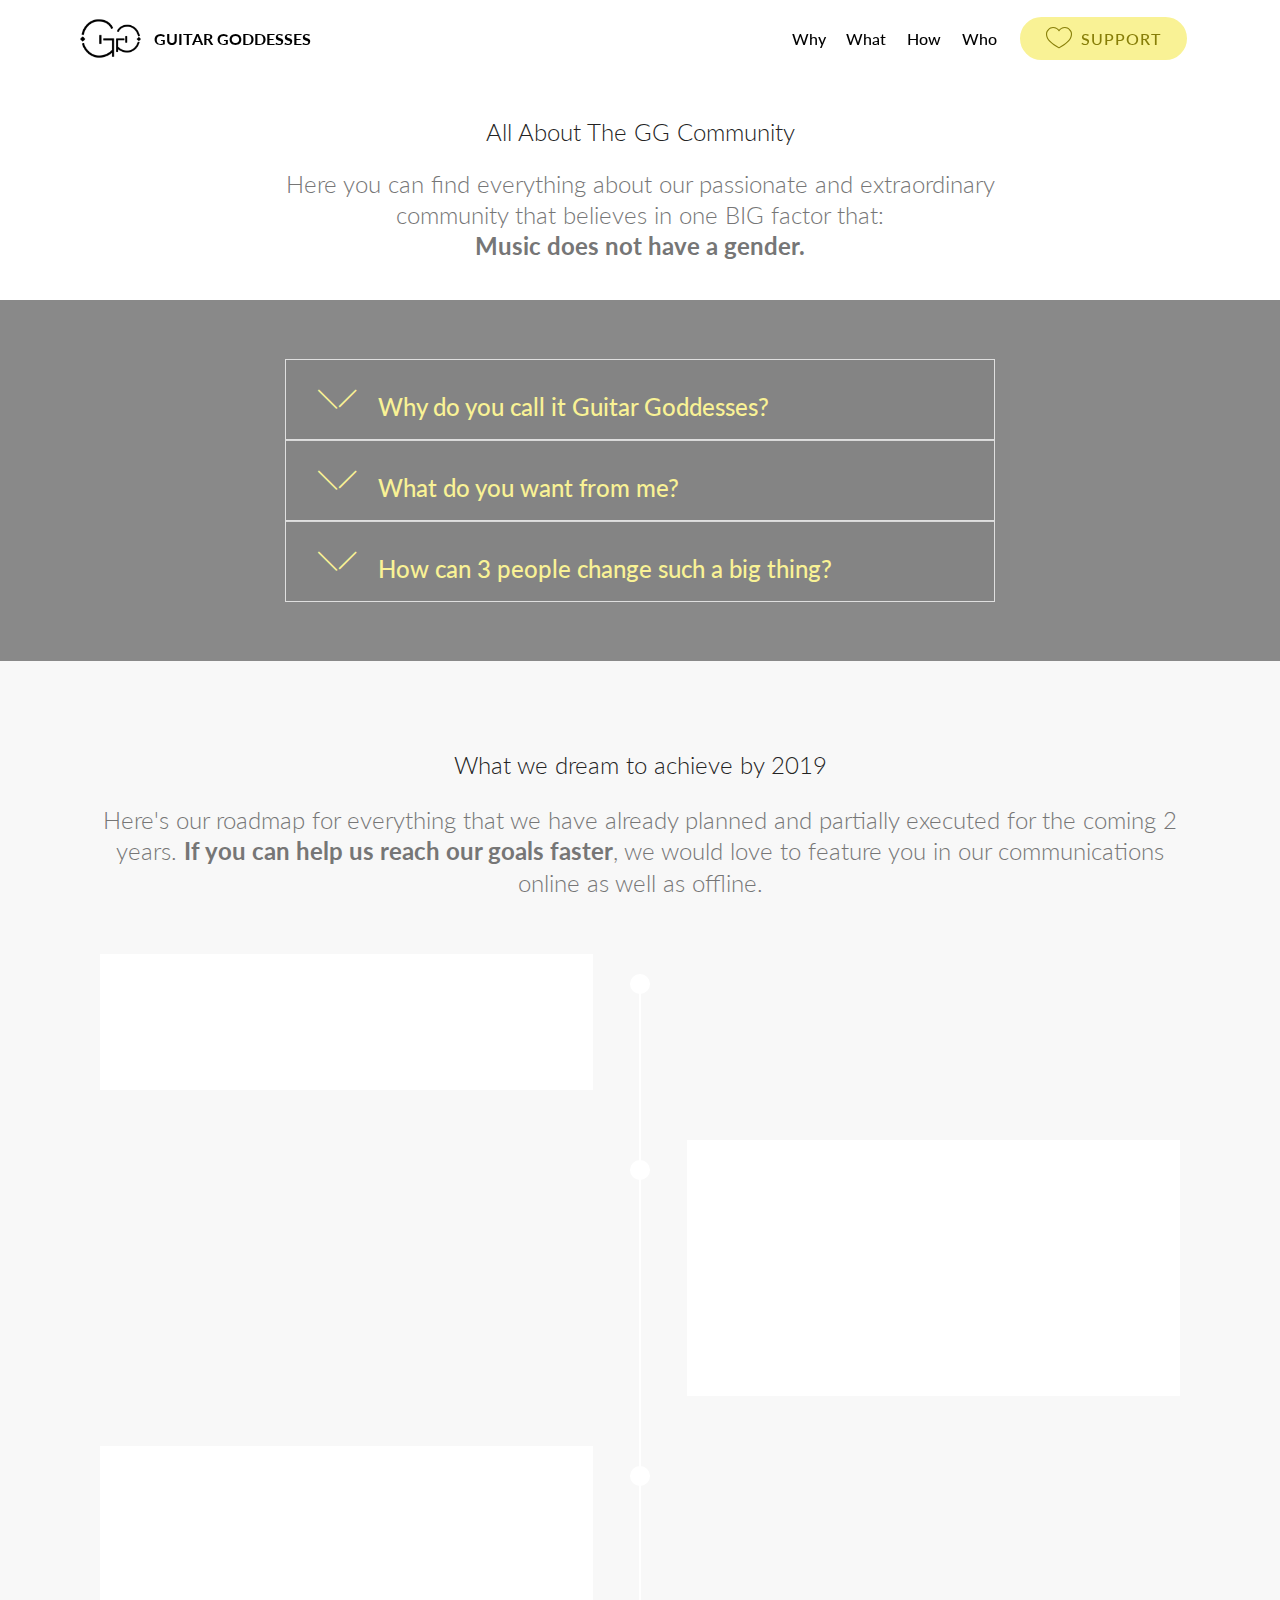
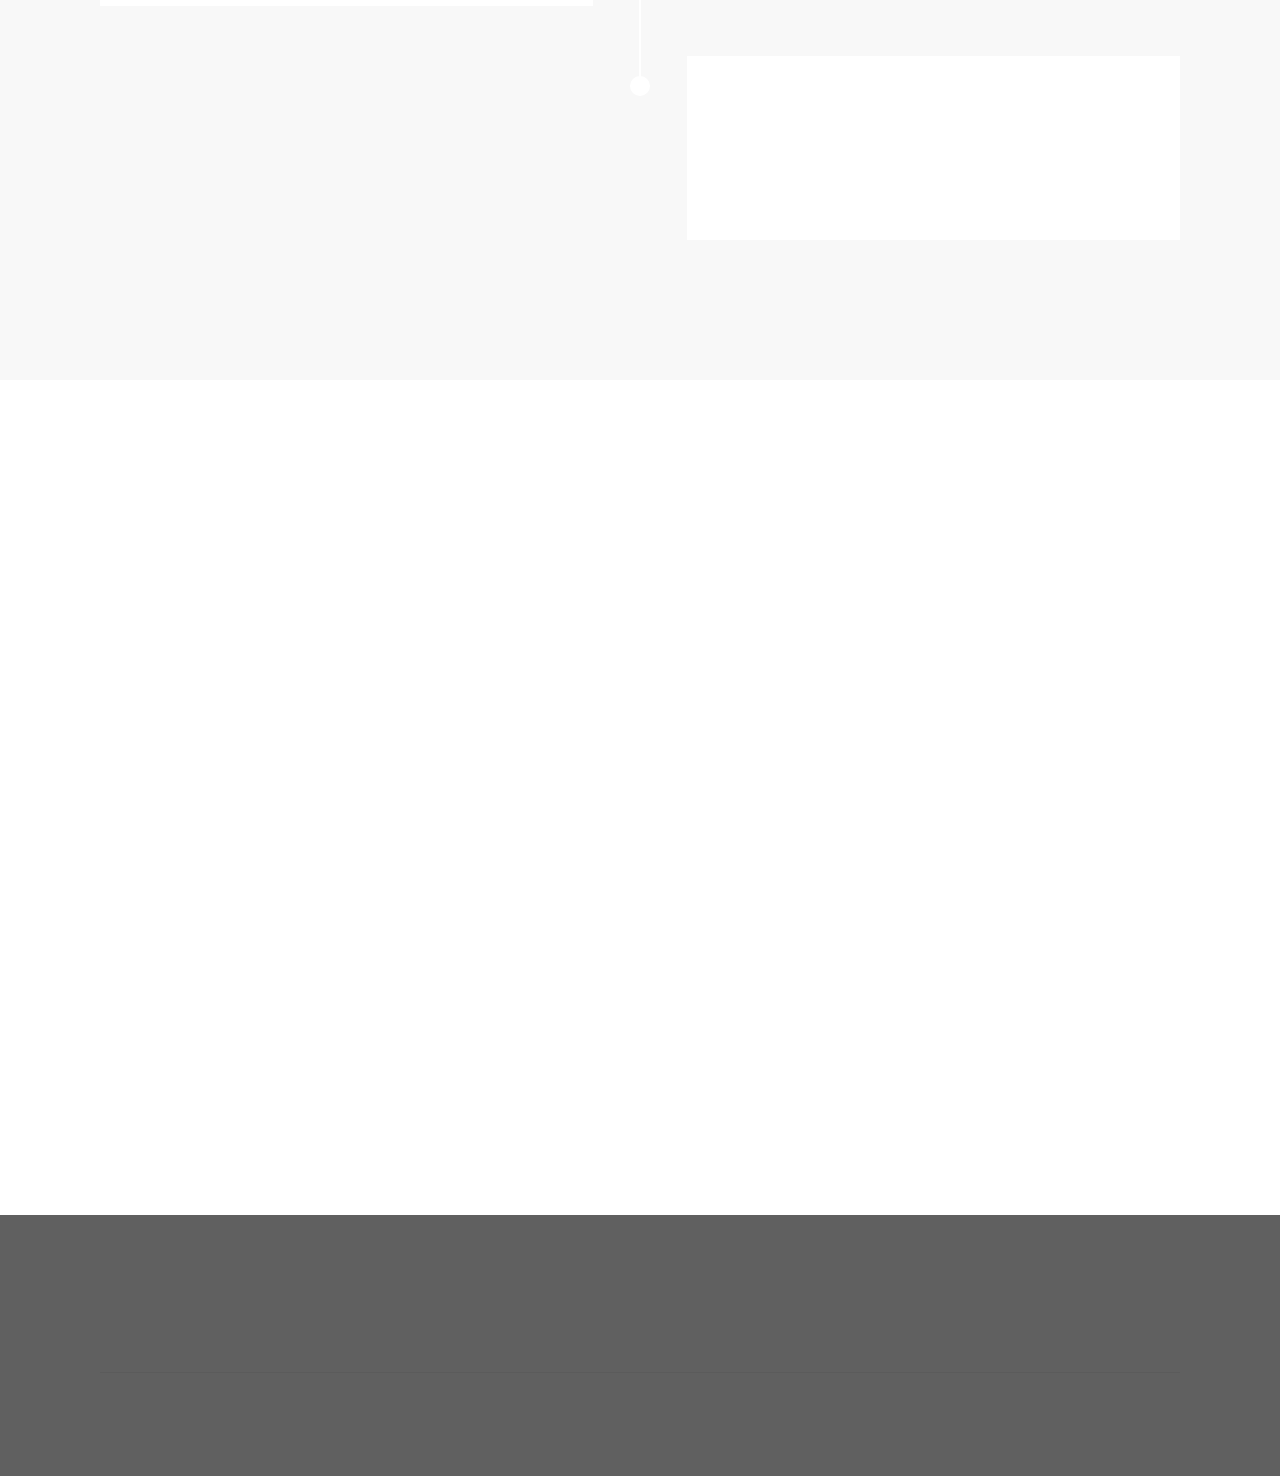
==== about.html @ 37bc1adf "create github pages" ====
<!DOCTYPE html>
<html >
<head>
  <!-- Site made with Mobirise Website Builder v4.7.2, https://mobirise.com -->
  <meta charset="UTF-8">
  <meta http-equiv="X-UA-Compatible" content="IE=edge">
  <meta name="generator" content="Mobirise v4.7.2, mobirise.com">
  <meta name="viewport" content="width=device-width, initial-scale=1, minimum-scale=1">
  <link rel="shortcut icon" href="assets/images/gglogo-square-192x192.png" type="image/x-icon">
  <meta name="description" content="Read more about Guitar Goddesses Community's dreams, execution roadmap, vision, mission and ideas for the future.">
  <title>About Us</title>
  <link rel="stylesheet" href="assets/web/assets/mobirise-icons/mobirise-icons.css">
  <link rel="stylesheet" href="assets/tether/tether.min.css">
  <link rel="stylesheet" href="assets/soundcloud-plugin/style.css">
  <link rel="stylesheet" href="assets/bootstrap/css/bootstrap.min.css">
  <link rel="stylesheet" href="assets/bootstrap/css/bootstrap-grid.min.css">
  <link rel="stylesheet" href="assets/bootstrap/css/bootstrap-reboot.min.css">
  <link rel="stylesheet" href="assets/gdpr-plugin/gdpr-styles.css">
  <link rel="stylesheet" href="assets/dropdown/css/style.css">
  <link rel="stylesheet" href="assets/socicon/css/styles.css">
  <link rel="stylesheet" href="assets/animatecss/animate.min.css">
  <link rel="stylesheet" href="assets/theme/css/style.css">
  <link rel="stylesheet" href="assets/mobirise/css/mbr-additional.css" type="text/css">
  
  
  
</head>
<body>
  <section class="menu cid-qRF82w1G7c" once="menu" id="menu2-o">

    

    <nav class="navbar navbar-expand beta-menu navbar-dropdown align-items-center navbar-fixed-top navbar-toggleable-sm bg-color transparent">
        <button class="navbar-toggler navbar-toggler-right" type="button" data-toggle="collapse" data-target="#navbarSupportedContent" aria-controls="navbarSupportedContent" aria-expanded="false" aria-label="Toggle navigation">
            <div class="hamburger">
                <span></span>
                <span></span>
                <span></span>
                <span></span>
            </div>
        </button>
        <div class="menu-logo">
            <div class="navbar-brand">
                <span class="navbar-logo">
                    <a href="index.html">
                        <img src="assets/images/gglogo-square-192x192.png" alt="Guitar Goddesses" title="Guitar Goddesses" style="height: 3.8rem;">
                    </a>
                </span>
                <span class="navbar-caption-wrap"><a class="navbar-caption text-black display-4" href="index.html">
                        GUITAR GODDESSES</a></span>
            </div>
        </div>
        <div class="collapse navbar-collapse" id="navbarSupportedContent">
            <ul class="navbar-nav nav-dropdown" data-app-modern-menu="true"><li class="nav-item">
                    <a class="nav-link link text-black display-4" href="index.html#progress-bars3-i">
                        Why</a>
                </li>
                <li class="nav-item">
                    <a class="nav-link link text-black display-4" href="index.html#content4-k">
                        What</a>
                </li><li class="nav-item"><a class="nav-link link text-black display-4" href="index.html#features13-7">
                        How</a></li><li class="nav-item"><a class="nav-link link text-black display-4" href="index.html#testimonials1-6">
                        Who</a></li></ul>
            <div class="navbar-buttons mbr-section-btn"><a class="btn btn-sm btn-primary display-4" href="index.html#tabs1-4" target="_blank"><span class="mbri-hearth mbr-iconfont mbr-iconfont-btn"></span>SUPPORT</a></div>
        </div>
    </nav>
</section>

<section class="engine"><a href="https://mobirise.me">Mobirise</a></section><section class="mbr-section content4 cid-qRKNAJcY68" id="content4-s">

    

    <div class="container">
        <div class="media-container-row">
            <div class="title col-12 col-md-8">
                <h2 class="align-center pb-3 mbr-fonts-style display-2">
                    All About The GG Community</h2>
                <h3 class="mbr-section-subtitle align-center mbr-light mbr-fonts-style display-5">
                    Here you can find everything about our passionate and extraordinary community that believes in one BIG factor that:<br><strong>Music does not have a gender.</strong></h3>
                
            </div>
        </div>
    </div>
</section>

<section class="accordion1 cid-qRKOkHZ3VZ" data-bg-video="https://www.youtube.com/watch?v=X6dJEAs0-Gk" id="accordion1-u">

    

    <div class="mbr-overlay" style="opacity: 0.5; background-color: rgb(35, 35, 35);">
    </div>
    <div class="container">
        <div class="media-container-row">
            <div class="col-12 col-md-8">
                <div class="section-head text-center space30">
                    
                </div>
                <div class="clearfix"></div>
                <div id="bootstrap-accordion_28" class="panel-group accordionStyles accordion" role="tablist" aria-multiselectable="true">
                    <div class="card">
                        <div class="card-header" role="tab" id="headingOne">
                            <a role="button" class="panel-title collapsed text-black" data-toggle="collapse" data-core="" href="#collapse1_28" aria-expanded="false" aria-controls="collapse1">
                                <h4 class="mbr-fonts-style display-5">
                                    <span class="sign mbr-iconfont mbri-arrow-down inactive"></span>
                                    Why do you call it Guitar Goddesses?
                                </h4>
                            </a>
                        </div>
                        <div id="collapse1_28" class="panel-collapse noScroll collapse " role="tabpanel" aria-labelledby="headingOne" data-parent="#bootstrap-accordion_28">
                            <div class="panel-body p-4">
                                <p class="mbr-fonts-style panel-text display-7">
                                   We observed that every other name like Guitar Girls, Guitar Gang, Girls on Guitars or even Female Guitarists, instantly turns (most) people's head towards relating it to something sexual. We are ourselves agnostics but our research is strong and we know that the word Goddesses is the last word one can sexualise. So it will be music that is appreciated before visual beauty and asthetics.</p>
                            </div>
                        </div>
                    </div>
                    <div class="card">
                        <div class="card-header" role="tab" id="headingTwo">
                            <a role="button" class="collapsed panel-title text-black" data-toggle="collapse" data-core="" href="#collapse2_28" aria-expanded="false" aria-controls="collapse2">
                                <h4 class="mbr-fonts-style display-5">
                                    <span class="sign mbr-iconfont mbri-arrow-down inactive"></span> What do you want from me?
                               </h4>
                            </a>
                            
                        </div>
                        <div id="collapse2_28" class="panel-collapse noScroll collapse" role="tabpanel" aria-labelledby="headingTwo" data-parent="#bootstrap-accordion_28">
                            <div class="panel-body p-4">
                                <p class="mbr-fonts-style panel-text display-7"><strong>
                                   You can help us in endless ways!</strong><br><br><strong>You have some time?</strong> <em>Help us spread the word here.</em><br><strong>You have money?</strong> <em>Check out how you can support us <a href="index.html#content4-l">here</a>.</em><br><strong>You are an influencer?</strong> <em>Please let your community know about us.</em><br><strong>You want to feel good?</strong> <em>Help us reach our <a href="page1.html#timeline1-t">dream </a>and be a part of a global level success.</em></p>
                            </div>
                        </div>
                    </div>
                    <div class="card">
                        <div class="card-header" role="tab" id="headingThree">
                            <a role="button" class="collapsed text-black panel-title" data-toggle="collapse" data-core="" href="#collapse3_28" aria-expanded="false" aria-controls="collapse3">
                                <h4 class="mbr-fonts-style display-5">
                                    <span class="sign mbr-iconfont mbri-arrow-down inactive"></span> How can 3 people change such a big thing?</h4>
                            </a>
                        </div>
                        <div id="collapse3_28" class="panel-collapse noScroll collapse" role="tabpanel" aria-labelledby="headingThree" data-parent="#bootstrap-accordion_28">
                            <div class="panel-body p-4">
                                <p class="mbr-fonts-style panel-text display-7">
                                   You are right! 3 people cannot change the biased that has been going on for centuries. That's why we need you :) We are not hungry for money, we are hungry for togetherness. If you join us in making this community sustainable, help us discover awesome female guitarsits and keep us in your shares; we can together make this big dream a reality in a matter of 500 days.&nbsp;<br></p>
                            </div>
                        </div>
                    </div>
                    
                    
                    
                </div>
            </div>
        </div>
    </div>
</section>

<section class="timeline1 cid-qRKO4CUq6K" id="timeline1-t">

    

    

    <div class="container align-center">
        <h2 class="mbr-section-title pb-3 mbr-fonts-style display-2">
            What we dream to achieve by 2019</h2>
        <h3 class="mbr-section-subtitle pb-5 mbr-fonts-style display-5">
            Here's our roadmap for everything that we have already planned and partially executed for the coming 2 years. <strong>If you can help us reach our goals faster</strong>, we would love to feature you in our communications online as well as offline.</h3>

        <div class="container timelines-container" mbri-timelines="">
            <div class="row timeline-element reverse separline">      
                 <div class="timeline-date-panel col-xs-12 col-md-6  align-left">         
                    <div class="time-line-date-content">
                        <p class="mbr-timeline-date mbr-fonts-style display-5">
                            8 March 2018  
                        </p>
                    </div>
                </div>
           <span class="iconBackground"></span>
            <div class="col-xs-12 col-md-6 align-right">
                <div class="timeline-text-content">
                    <h4 class="mbr-timeline-title pb-3 mbr-fonts-style display-5">
                        Founded</h4>
                    <p class="mbr-timeline-text mbr-fonts-style display-7">Judith, Karlijn &amp; Vivek got together to brainstorm&nbsp;</p>
                 </div>
            </div>
            </div>

            <div class="row timeline-element  separline">
                <div class="timeline-date-panel col-xs-12 col-md-6 align-right">
                    <div class="time-line-date-content">
                        <p class="mbr-timeline-date mbr-fonts-style display-5">
                            11 May 2018  
                        </p>
                    </div>
                </div>
                <span class="iconBackground"></span>
                <div class="col-xs-12 col-md-6 align-left ">
                    <div class="timeline-text-content">
                        <h4 class="mbr-timeline-title pb-3 mbr-fonts-style display-5">
                            Website Launched</h4>
                        <p class="mbr-timeline-text mbr-fonts-style display-7">
                            Lorem ipsum dolor sit amet, consectetur adipiscing elit. Nam erat libero, bibendum in libero tempor, luctus volutpat ligula. Integer fringilla porttitor pretium. Nam erat felis, iaculis id justo ut, ullamcorper feugiat elit. Proin vel lectus auctor, porttitor ligula vitae, convallis leo. In eget massa elit.
                        </p>
                    </div>
                </div>
            </div> 


            <div class="row timeline-element reverse separline">
                <div class="timeline-date-panel col-xs-12 col-md-6  align-left">
                    <div class="time-line-date-content">
                        <p class="mbr-timeline-date mbr-fonts-style display-5">
                            11 June 2018</p>
                    </div>
                </div>
                <span class="iconBackground"></span>
                <div class="col-xs-12 col-md-6 align-right">
                    <div class="timeline-text-content">
                        <h4 class="mbr-timeline-title pb-3 mbr-fonts-style display-5">Get the first 100 supporters</h4>      
                        <p class="mbr-timeline-text mbr-fonts-style display-7">
                            We will aquire 100 followers on Facebook, Instagram, YouTube and to our subscription list.</p>
                    </div>
                </div>
            </div>

            <div class="row timeline-element ">
                <div class="timeline-date-panel col-xs-12 col-md-6 align-right">
                    <div class="time-line-date-content">
                        <p class="mbr-timeline-date mbr-fonts-style display-5">
                            22 September 2020
                        </p>
                    </div>
                </div>
                <span class="iconBackground"></span>
                <div class="col-xs-12 col-md-6 align-left ">
                    <div class="timeline-text-content">
                        <h4 class="mbr-timeline-title pb-3 mbr-fonts-style display-5">Guitar Goddesses Euro Tour</h4>
                        <p class="mbr-timeline-text mbr-fonts-style display-7">
                            3 out of the world female guitarists will get together and do concerts in 30 different cities across Europe with only local female guitarists opening for them.</p>
                    </div>
                </div>
            </div>


            


            

            

            

            

            

            

            
        </div>
    </div>
</section>

<section class="mbr-section form1 cid-qRQc3pqwW3" id="form1-1f">

    

    
    <div class="container">
        <div class="row justify-content-center">
            <div class="title col-12 col-lg-8">
                <h2 class="mbr-section-title align-center pb-3 mbr-fonts-style display-2">
                    Think you can help reach our milestones faster?</h2>
                <h3 class="mbr-section-subtitle align-center mbr-light pb-3 mbr-fonts-style display-5">Then we have some amazing collaboration apportunities for you!<br>Please tell us a little bit about you and how you can help the community reach it's <a href="about.html#timeline1-t" class="text-black">dreams</a> in the message section.</h3>
            </div>
        </div>
    </div>
    <div class="container">
        <div class="row justify-content-center">
            <div class="media-container-column col-lg-8" data-form-type="formoid">
                    <div data-form-alert="" hidden="">
                        Thanks for filling out the form!
                    </div>
            
                    <form class="mbr-form" action="https://mobirise.com/" method="post" data-form-title="Mobirise Form"><input type="hidden" name="email" data-form-email="true" value="qekHQOg1XMcCf5IOLgVtaLH+8GnKASdiXPZ2nmzZQs3bdUJesER86G8WyszLm1vfAVljpIs2Q72zbgs81Csb7gF4X1emFr5u9rYZRScZ39clITn5wyculHfeLGfHx1e7" data-form-field="Email">
                        <div class="row row-sm-offset">
                            <div class="col-md-4 multi-horizontal" data-for="name">
                                <div class="form-group">
                                    <label class="form-control-label mbr-fonts-style display-7" for="name-form1-1f">Name</label>
                                    <input type="text" class="form-control" name="name" data-form-field="Name" required="" id="name-form1-1f">
                                </div>
                            </div>
                            <div class="col-md-4 multi-horizontal" data-for="email">
                                <div class="form-group">
                                    <label class="form-control-label mbr-fonts-style display-7" for="email-form1-1f">Email</label>
                                    <input type="email" class="form-control" name="email" data-form-field="Email" required="" id="email-form1-1f">
                                </div>
                            </div>
                            <div class="col-md-4 multi-horizontal" data-for="phone">
                                <div class="form-group">
                                    <label class="form-control-label mbr-fonts-style display-7" for="phone-form1-1f">Phone</label>
                                    <input type="tel" class="form-control" name="phone" data-form-field="Phone" id="phone-form1-1f">
                                </div>
                            </div>
                        </div>
                        <div class="form-group" data-for="message">
                            <label class="form-control-label mbr-fonts-style display-7" for="message-form1-1f">Message</label>
                            <textarea type="text" class="form-control" name="message" rows="7" data-form-field="Message" id="message-form1-1f"></textarea>
                        </div>
            
                        <span class="input-group-btn">
                            <button href="" type="submit" class="btn btn-primary btn-form display-4">SEND FORM</button>
                        </span>
                    <span class="gdpr-block "><label><input type="checkbox" name="gdpr" id="gdpr-form1-1f" required="">By continiung you agree to our <a href="terms.html">Terms of Service</a> and <a href="policy.html">Privacy Policy</a>.</label></span></form>
            </div>
        </div>
    </div>
</section>

<section class="cid-qRQbULJzyk mbr-parallax-background" id="footer5-1e">

    

    <div class="mbr-overlay" style="opacity: 0.7; background-color: rgb(35, 35, 35);"></div>

    <div class="container">
        <div class="media-container-row">
            <div class="col-md-3">
                <div class="media-wrap">
                    <a href="https://mobirise.com/">
                       <img src="assets/images/gglogo-yelloe-square-192x192.png" alt="Mobirise" title="">
                    </a>
                </div>
            </div>
            <div class="col-md-9">
                <p class="mbr-text align-right links mbr-fonts-style display-7">
                    <a href="page1.html" class="text-white">ABOUT</a> &nbsp;&nbsp;&nbsp;&nbsp;
                    <a href="contactus.html" class="text-white">RECOMMEND</a> &nbsp;&nbsp;&nbsp;&nbsp;<a href="contactus.html" class="text-white">CONTACT</a>
                </p>
            </div>
        </div>
        <div class="footer-lower">
            <div class="media-container-row">
                <div class="col-md-12">
                    <hr>
                </div>
            </div>
            <div class="media-container-row mbr-white">
                <div class="col-md-6 copyright">
                    <p class="mbr-text mbr-fonts-style display-7">
                        © Copyright 2018 <a href="#bottom">Guitar Goddesses</a> - Website by <a href="http://vivekadvani.com" target="_blank">VA</a></p>
                </div>
                <div class="col-md-6">
                    <div class="social-list align-right">
                        <div class="soc-item">
                            <a href="https://twitter.com/mobirise" target="_blank">
                                <span class="mbr-iconfont mbr-iconfont-social socicon-twitter socicon" style="color: rgb(106, 218, 255);"></span>
                            </a>
                        </div>
                        <div class="soc-item">
                            <a href="https://www.facebook.com/guitargoddesses" target="_blank">
                                <span class="mbr-iconfont mbr-iconfont-social socicon-facebook socicon" style="color: rgb(20, 111, 204);"></span>
                            </a>
                        </div>
                        <div class="soc-item">
                            <a href="https://www.youtube.com/channel/UCzboDPazqx_9Jgnx4dps_Pw?sub_confirmation=1" target="_blank">
                                <span class="mbr-iconfont mbr-iconfont-social socicon-youtube socicon" style="color: rgb(255, 0, 0);"></span>
                            </a>
                        </div>
                        <div class="soc-item">
                            <a href="https://instagram.com/guitar.goddesses" target="_blank">
                                <span class="mbr-iconfont mbr-iconfont-social socicon-instagram socicon" style="color: rgb(255, 51, 102);"></span>
                            </a>
                        </div>
                        <div class="soc-item">
                            <a href="https://plus.google.com/u/0/+Mobirise" target="_blank">
                                <span class="mbr-iconfont mbr-iconfont-social socicon-soundcloud socicon" style="color: rgb(255, 91, 0);"></span>
                            </a>
                        </div>
                        
                    </div>
                </div>
            </div>
        </div>
    </div>
</section>


  <script src="assets/web/assets/jquery/jquery.min.js"></script>
  <script src="assets/popper/popper.min.js"></script>
  <script src="assets/tether/tether.min.js"></script>
  <script src="assets/bootstrap/js/bootstrap.min.js"></script>
  <script src="assets/touchswipe/jquery.touch-swipe.min.js"></script>
  <script src="assets/dropdown/js/script.min.js"></script>
  <script src="assets/viewportchecker/jquery.viewportchecker.js"></script>
  <script src="assets/mbr-switch-arrow/mbr-switch-arrow.js"></script>
  <script src="assets/ytplayer/jquery.mb.ytplayer.min.js"></script>
  <script src="assets/vimeoplayer/jquery.mb.vimeo_player.js"></script>
  <script src="assets/parallax/jarallax.min.js"></script>
  <script src="assets/smoothscroll/smooth-scroll.js"></script>
  <script src="assets/theme/js/script.js"></script>
  <script src="assets/formoid/formoid.min.js"></script>
  
  
  <input name="animation" type="hidden">
  </body>
</html>
---- assets/web/assets/mobirise-icons/mobirise-icons.css ----
@font-face {
  font-family: 'MobiriseIcons';
  src:  url('mobirise-icons.eot?spat4u');
  src:  url('mobirise-icons.eot?spat4u#iefix') format('embedded-opentype'),
    url('mobirise-icons.ttf?spat4u') format('truetype'),
    url('mobirise-icons.woff?spat4u') format('woff'),
    url('mobirise-icons.svg?spat4u#MobiriseIcons') format('svg');
  font-weight: normal;
  font-style: normal;
}

[class^="mbri-"], [class*=" mbri-"] {
  /* use !important to prevent issues with browser extensions that change fonts */
  font-family: MobiriseIcons !important;
  speak: none;
  font-style: normal;
  font-weight: normal;
  font-variant: normal;
  text-transform: none;
  line-height: 1;

  /* Better Font Rendering =========== */
  -webkit-font-smoothing: antialiased;
  -moz-osx-font-smoothing: grayscale;
}

.mbri-add-submenu:before {
  content: "\e900";
}
.mbri-alert:before {
  content: "\e901";
}
.mbri-align-center:before {
  content: "\e902";
}
.mbri-align-justify:before {
  content: "\e903";
}
.mbri-align-left:before {
  content: "\e904";
}
.mbri-align-right:before {
  content: "\e905";
}
.mbri-android:before {
  content: "\e906";
}
.mbri-apple:before {
  content: "\e907";
}
.mbri-arrow-down:before {
  content: "\e908";
}
.mbri-arrow-next:before {
  content: "\e909";
}
.mbri-arrow-prev:before {
  content: "\e90a";
}
.mbri-arrow-up:before {
  content: "\e90b";
}
.mbri-bold:before {
  content: "\e90c";
}
.mbri-bookmark:before {
  content: "\e90d";
}
.mbri-bootstrap:before {
  content: "\e90e";
}
.mbri-briefcase:before {
  content: "\e90f";
}
.mbri-browse:before {
  content: "\e910";
}
.mbri-bulleted-list:before {
  content: "\e911";
}
.mbri-calendar:before {
  content: "\e912";
}
.mbri-camera:before {
  content: "\e913";
}
.mbri-cart-add:before {
  content: "\e914";
}
.mbri-cart-full:before {
  content: "\e915";
}
.mbri-cash:before {
  content: "\e916";
}
.mbri-change-style:before {
  content: "\e917";
}
.mbri-chat:before {
  content: "\e918";
}
.mbri-clock:before {
  content: "\e919";
}
.mbri-close:before {
  content: "\e91a";
}
.mbri-cloud:before {
  content: "\e91b";
}
.mbri-code:before {
  content: "\e91c";
}
.mbri-contact-form:before {
  content: "\e91d";
}
.mbri-credit-card:before {
  content: "\e91e";
}
.mbri-cursor-click:before {
  content: "\e91f";
}
.mbri-cust-feedback:before {
  content: "\e920";
}
.mbri-database:before {
  content: "\e921";
}
.mbri-delivery:before {
  content: "\e922";
}
.mbri-desktop:before {
  content: "\e923";
}
.mbri-devices:before {
  content: "\e924";
}
.mbri-down:before {
  content: "\e925";
}
.mbri-download:before {
  content: "\e989";
}
.mbri-drag-n-drop:before {
  content: "\e927";
}
.mbri-drag-n-drop2:before {
  content: "\e928";
}
.mbri-edit:before {
  content: "\e929";
}
.mbri-edit2:before {
  content: "\e92a";
}
.mbri-error:before {
  content: "\e92b";
}
.mbri-extension:before {
  content: "\e92c";
}
.mbri-features:before {
  content: "\e92d";
}
.mbri-file:before {
  content: "\e92e";
}
.mbri-flag:before {
  content: "\e92f";
}
.mbri-folder:before {
  content: "\e930";
}
.mbri-gift:before {
  content: "\e931";
}
.mbri-github:before {
  content: "\e932";
}
.mbri-globe:before {
  content: "\e933";
}
.mbri-globe-2:before {
  content: "\e934";
}
.mbri-growing-chart:before {
  content: "\e935";
}
.mbri-hearth:before {
  content: "\e936";
}
.mbri-help:before {
  content: "\e937";
}
.mbri-home:before {
  content: "\e938";
}
.mbri-hot-cup:before {
  content: "\e939";
}
.mbri-idea:before {
  content: "\e93a";
}
.mbri-image-gallery:before {
  content: "\e93b";
}
.mbri-image-slider:before {
  content: "\e93c";
}
.mbri-info:before {
  content: "\e93d";
}
.mbri-italic:before {
  content: "\e93e";
}
.mbri-key:before {
  content: "\e93f";
}
.mbri-laptop:before {
  content: "\e940";
}
.mbri-layers:before {
  content: "\e941";
}
.mbri-left-right:before {
  content: "\e942";
}
.mbri-left:before {
  content: "\e943";
}
.mbri-letter:before {
  content: "\e944";
}
.mbri-like:before {
  content: "\e945";
}
.mbri-link:before {
  content: "\e946";
}
.mbri-lock:before {
  content: "\e947";
}
.mbri-login:before {
  content: "\e948";
}
.mbri-logout:before {
  content: "\e949";
}
.mbri-magic-stick:before {
  content: "\e94a";
}
.mbri-map-pin:before {
  content: "\e94b";
}
.mbri-menu:before {
  content: "\e94c";
}
.mbri-mobile:before {
  content: "\e94d";
}
.mbri-mobile2:before {
  content: "\e94e";
}
.mbri-mobirise:before {
  content: "\e94f";
}
.mbri-more-horizontal:before {
  content: "\e950";
}
.mbri-more-vertical:before {
  content: "\e951";
}
.mbri-music:before {
  content: "\e952";
}
.mbri-new-file:before {
  content: "\e953";
}
.mbri-numbered-list:before {
  content: "\e954";
}
.mbri-opened-folder:before {
  content: "\e955";
}
.mbri-pages:before {
  content: "\e956";
}
.mbri-paper-plane:before {
  content: "\e957";
}
.mbri-paperclip:before {
  content: "\e958";
}
.mbri-photo:before {
  content: "\e959";
}
.mbri-photos:before {
  content: "\e95a";
}
.mbri-pin:before {
  content: "\e95b";
}
.mbri-play:before {
  content: "\e95c";
}
.mbri-plus:before {
  content: "\e95d";
}
.mbri-preview:before {
  content: "\e95e";
}
.mbri-print:before {
  content: "\e95f";
}
.mbri-protect:before {
  content: "\e960";
}
.mbri-question:before {
  content: "\e961";
}
.mbri-quote-left:before {
  content: "\e962";
}
.mbri-quote-right:before {
  content: "\e963";
}
.mbri-refresh:before {
  content: "\e964";
}
.mbri-responsive:before {
  content: "\e965";
}
.mbri-right:before {
  content: "\e966";
}
.mbri-rocket:before {
  content: "\e967";
}
.mbri-sad-face:before {
  content: "\e968";
}
.mbri-sale:before {
  content: "\e969";
}
.mbri-save:before {
  content: "\e96a";
}
.mbri-search:before {
  content: "\e96b";
}
.mbri-setting:before {
  content: "\e96c";
}
.mbri-setting2:before {
  content: "\e96d";
}
.mbri-setting3:before {
  content: "\e96e";
}
.mbri-share:before {
  content: "\e96f";
}
.mbri-shopping-bag:before {
  content: "\e970";
}
.mbri-shopping-basket:before {
  content: "\e971";
}
.mbri-shopping-cart:before {
  content: "\e972";
}
.mbri-sites:before {
  content: "\e973";
}
.mbri-smile-face:before {
  content: "\e974";
}
.mbri-speed:before {
  content: "\e975";
}
.mbri-star:before {
  content: "\e976";
}
.mbri-success:before {
  content: "\e977";
}
.mbri-sun:before {
  content: "\e978";
}
.mbri-sun2:before {
  content: "\e979";
}
.mbri-tablet:before {
  content: "\e97a";
}
.mbri-tablet-vertical:before {
  content: "\e97b";
}
.mbri-target:before {
  content: "\e97c";
}
.mbri-timer:before {
  content: "\e97d";
}
.mbri-to-ftp:before {
  content: "\e97e";
}
.mbri-to-local-drive:before {
  content: "\e97f";
}
.mbri-touch-swipe:before {
  content: "\e980";
}
.mbri-touch:before {
  content: "\e981";
}
.mbri-trash:before {
  content: "\e982";
}
.mbri-underline:before {
  content: "\e983";
}
.mbri-unlink:before {
  content: "\e984";
}
.mbri-unlock:before {
  content: "\e985";
}
.mbri-up-down:before {
  content: "\e986";
}
.mbri-up:before {
  content: "\e987";
}
.mbri-update:before {
  content: "\e988";
}
.mbri-upload:before {
 content: "\e926"; 
}
.mbri-user:before {
  content: "\e98a";
}
.mbri-user2:before {
  content: "\e98b";
}
.mbri-users:before {
  content: "\e98c";
}
.mbri-video:before {
  content: "\e98d";
}
.mbri-video-play:before {
  content: "\e98e";
}
.mbri-watch:before {
  content: "\e98f";
}
.mbri-website-theme:before {
  content: "\e990";
}
.mbri-wifi:before {
  content: "\e991";
}
.mbri-windows:before {
  content: "\e992";
}
.mbri-zoom-out:before {
  content: "\e993";
}
.mbri-redo:before {
  content: "\e994";
}
.mbri-undo:before {
  content: "\e995";
}
---- assets/soundcloud-plugin/style.css ----
.addons-container {
  position: relative;
  margin-left: auto;
  margin-right: auto;
  padding-right: 15px;
  padding-left: 15px; }
  @media (min-width: 576px) {
    .addons-container {
      padding-right: 15px;
      padding-left: 15px; } }
  @media (min-width: 768px) {
    .addons-container {
      padding-right: 15px;
      padding-left: 15px; } }
  @media (min-width: 992px) {
    .addons-container {
      padding-right: 15px;
      padding-left: 15px; } }
  @media (min-width: 1200px) {
    .addons-container {
      padding-right: 15px;
      padding-left: 15px; } }
  @media (min-width: 576px) {
    .addons-container {
      width: 540px;
      max-width: 100%; } }
  @media (min-width: 768px) {
    .addons-container {
      width: 720px;
      max-width: 100%; } }
  @media (min-width: 992px) {
    .addons-container {
      width: 960px;
      max-width: 100%; } }
  @media (min-width: 1200px) {
    .addons-container {
      width: 1140px;
      max-width: 100%; } }

.addons-container-inner{
    position: relative;
    width: 100%;
    min-height: 1px;
    padding-right: 15px;
    padding-left: 15px;
}
@media (min-width: 567px) {
    .addons-container-inner{
        -ms-flex: 0 0 66.666667%;
        flex: 0 0 66.666667%;
        max-width: 66.666667%;
    }
}
.addons-row{
    display: flex;
    justify-content:center;
}
---- assets/gdpr-plugin/gdpr-styles.css ----
.gdpr-block {
    padding: 10px 0;
    font-size: 14px;
    display: block;
    text-align: center;
}
.gdpr-block.covert {
	display: none;
}
.gdpr-block label input {
    width: 15px;
    margin-right: 10px;
    vertical-align: middle;
}
.gdpr-block label {
    color: #a7a7a7;
    vertical-align: middle;
    user-select: none;
    margin-bottom: 0;
    display: inline;
}
---- assets/dropdown/css/style.css ----
.navbar-dropdown {
  left: 0;
  padding: 0;
  position: absolute;
  right: 0;
  top: 0;
  transition: all 0.45s ease;
  z-index: 1030;
  background: #282828; }
  .navbar-dropdown .navbar-logo {
    margin-right: 0.8rem;
    transition: margin 0.3s ease-in-out;
    vertical-align: middle; }
    .navbar-dropdown .navbar-logo img {
      height: 3.125rem;
      transition: all 0.3s ease-in-out; }
    .navbar-dropdown .navbar-logo.mbr-iconfont {
      font-size: 3.125rem;
      line-height: 3.125rem; }
  .navbar-dropdown .navbar-caption {
    font-weight: 700;
    white-space: normal;
    vertical-align: -4px;
    line-height: 3.125rem !important; }
    .navbar-dropdown .navbar-caption, .navbar-dropdown .navbar-caption:hover {
      color: inherit;
      text-decoration: none; }
  .navbar-dropdown .mbr-iconfont + .navbar-caption {
    vertical-align: -1px; }
  .navbar-dropdown.navbar-fixed-top {
    position: fixed; }
  .navbar-dropdown .navbar-brand span {
    vertical-align: -4px; }
  .navbar-dropdown.bg-color.transparent {
    background: none; }
  .navbar-dropdown.navbar-short .navbar-brand {
    padding: 0.625rem 0; }
    .navbar-dropdown.navbar-short .navbar-brand span {
      vertical-align: -1px; }
  .navbar-dropdown.navbar-short .navbar-caption {
    line-height: 2.375rem !important;
    vertical-align: -2px; }
  .navbar-dropdown.navbar-short .navbar-logo {
    margin-right: 0.5rem; }
    .navbar-dropdown.navbar-short .navbar-logo img {
      height: 2.375rem; }
    .navbar-dropdown.navbar-short .navbar-logo.mbr-iconfont {
      font-size: 2.375rem;
      line-height: 2.375rem; }
  .navbar-dropdown.navbar-short .mbr-table-cell {
    height: 3.625rem; }
  .navbar-dropdown .navbar-close {
    left: 0.6875rem;
    position: fixed;
    top: 0.75rem;
    z-index: 1000; }
  .navbar-dropdown .hamburger-icon {
    content: "";
    display: inline-block;
    vertical-align: middle;
    width: 16px;
    -webkit-box-shadow: 0 -6px 0 1px #282828,0 0 0 1px #282828,0 6px 0 1px #282828;
    -moz-box-shadow: 0 -6px 0 1px #282828,0 0 0 1px #282828,0 6px 0 1px #282828;
    box-shadow: 0 -6px 0 1px #282828,0 0 0 1px #282828,0 6px 0 1px #282828; }

.dropdown-menu .dropdown-toggle[data-toggle="dropdown-submenu"]::after {
  border-bottom: 0.35em solid transparent;
  border-left: 0.35em solid;
  border-right: 0;
  border-top: 0.35em solid transparent;
  margin-left: 0.3rem; }

.dropdown-menu .dropdown-item:focus {
  outline: 0; }

.nav-dropdown {
  font-size: 0.75rem;
  font-weight: 500;
  height: auto !important; }
  .nav-dropdown .nav-btn {
    padding-left: 1rem; }
  .nav-dropdown .link {
    margin: .667em 1.667em;
    font-weight: 500;
    padding: 0;
    transition: color .2s ease-in-out; }
    .nav-dropdown .link.dropdown-toggle {
      margin-right: 2.583em; }
      .nav-dropdown .link.dropdown-toggle::after {
        margin-left: .25rem;
        border-top: 0.35em solid;
        border-right: 0.35em solid transparent;
        border-left: 0.35em solid transparent;
        border-bottom: 0; }
      .nav-dropdown .link.dropdown-toggle[aria-expanded="true"] {
        margin: 0;
        padding: 0.667em 3.263em  0.667em 1.667em; }
  .nav-dropdown .link::after,
  .nav-dropdown .dropdown-item::after {
    color: inherit; }
  .nav-dropdown .btn {
    font-size: 0.75rem;
    font-weight: 700;
    letter-spacing: 0;
    margin-bottom: 0;
    padding-left: 1.25rem;
    padding-right: 1.25rem; }
  .nav-dropdown .dropdown-menu {
    border-radius: 0;
    border: 0;
    left: 0;
    margin: 0;
    padding-bottom: 1.25rem;
    padding-top: 1.25rem;
    position: relative; }
  .nav-dropdown .dropdown-submenu {
    margin-left: 0.125rem;
    top: 0; }
  .nav-dropdown .dropdown-item {
    font-weight: 500;
    line-height: 2;
    padding: 0.3846em 4.615em 0.3846em 1.5385em;
    position: relative;
    transition: color .2s ease-in-out, background-color .2s ease-in-out; }
    .nav-dropdown .dropdown-item::after {
      margin-top: -0.3077em;
      position: absolute;
      right: 1.1538em;
      top: 50%; }
    .nav-dropdown .dropdown-item:focus, .nav-dropdown .dropdown-item:hover {
      background: none; }

@media (max-width: 767px) {
  .nav-dropdown.navbar-toggleable-sm {
    bottom: 0;
    display: none;
    left: 0;
    overflow-x: hidden;
    position: fixed;
    top: 0;
    transform: translateX(-100%);
    -ms-transform: translateX(-100%);
    -webkit-transform: translateX(-100%);
    width: 18.75rem;
    z-index: 999; } }
.nav-dropdown.navbar-toggleable-xl {
  bottom: 0;
  display: none;
  left: 0;
  overflow-x: hidden;
  position: fixed;
  top: 0;
  transform: translateX(-100%);
  -ms-transform: translateX(-100%);
  -webkit-transform: translateX(-100%);
  width: 18.75rem;
  z-index: 999; }

.nav-dropdown-sm {
  display: block !important;
  overflow-x: hidden;
  overflow: auto;
  padding-top: 3.875rem; }
  .nav-dropdown-sm::after {
    content: "";
    display: block;
    height: 3rem;
    width: 100%; }
  .nav-dropdown-sm.collapse.in ~ .navbar-close {
    display: block !important; }
  .nav-dropdown-sm.collapsing, .nav-dropdown-sm.collapse.in {
    transform: translateX(0);
    -ms-transform: translateX(0);
    -webkit-transform: translateX(0);
    transition: all 0.25s ease-out;
    -webkit-transition: all 0.25s ease-out;
    background: #282828; }
  .nav-dropdown-sm.collapsing[aria-expanded="false"] {
    transform: translateX(-100%);
    -ms-transform: translateX(-100%);
    -webkit-transform: translateX(-100%); }
  .nav-dropdown-sm .nav-item {
    display: block;
    margin-left: 0 !important;
    padding-left: 0; }
  .nav-dropdown-sm .link,
  .nav-dropdown-sm .dropdown-item {
    border-top: 1px dotted rgba(255, 255, 255, 0.1);
    font-size: 0.8125rem;
    line-height: 1.6;
    margin: 0 !important;
    padding: 0.875rem 2.4rem 0.875rem 1.5625rem !important;
    position: relative;
    white-space: normal; }
    .nav-dropdown-sm .link:focus, .nav-dropdown-sm .link:hover,
    .nav-dropdown-sm .dropdown-item:focus,
    .nav-dropdown-sm .dropdown-item:hover {
      background: rgba(0, 0, 0, 0.2) !important;
      color: #c0a375; }
  .nav-dropdown-sm .nav-btn {
    position: relative;
    padding: 1.5625rem 1.5625rem 0 1.5625rem; }
    .nav-dropdown-sm .nav-btn::before {
      border-top: 1px dotted rgba(255, 255, 255, 0.1);
      content: "";
      left: 0;
      position: absolute;
      top: 0;
      width: 100%; }
    .nav-dropdown-sm .nav-btn + .nav-btn {
      padding-top: 0.625rem; }
      .nav-dropdown-sm .nav-btn + .nav-btn::before {
        display: none; }
  .nav-dropdown-sm .btn {
    padding: 0.625rem 0; }
  .nav-dropdown-sm .dropdown-toggle[data-toggle="dropdown-submenu"]::after {
    margin-left: .25rem;
    border-top: 0.35em solid;
    border-right: 0.35em solid transparent;
    border-left: 0.35em solid transparent;
    border-bottom: 0; }
  .nav-dropdown-sm .dropdown-toggle[data-toggle="dropdown-submenu"][aria-expanded="true"]::after {
    border-top: 0;
    border-right: 0.35em solid transparent;
    border-left: 0.35em solid transparent;
    border-bottom: 0.35em solid; }
  .nav-dropdown-sm .dropdown-menu {
    margin: 0;
    padding: 0;
    position: relative;
    top: 0;
    left: 0;
    width: 100%;
    border: 0;
    float: none;
    border-radius: 0;
    background: none; }
  .nav-dropdown-sm .dropdown-submenu {
    left: 100%;
    margin-left: 0.125rem;
    margin-top: -1.25rem;
    top: 0; }

.navbar-toggleable-sm .nav-dropdown .dropdown-menu {
  position: absolute; }

.navbar-toggleable-sm .nav-dropdown .dropdown-submenu {
  left: 100%;
  margin-left: 0.125rem;
  margin-top: -1.25rem;
  top: 0; }

.navbar-toggleable-sm.opened .nav-dropdown .dropdown-menu {
  position: relative; }

.navbar-toggleable-sm.opened .nav-dropdown .dropdown-submenu {
  left: 0;
  margin-left: 00rem;
  margin-top: 0rem;
  top: 0; }

.is-builder .nav-dropdown.collapsing {
  transition: none !important; }

/*# sourceMappingURL=style.css.map */
---- assets/socicon/css/styles.css ----
@charset "UTF-8";

@font-face {
  font-family: "socicon";
  src:url("../fonts/socicon.eot");
  src:url("../fonts/socicon.eot?#iefix") format("embedded-opentype"),
    url("../fonts/socicon.woff") format("woff"),
    url("../fonts/socicon.ttf") format("truetype"),
    url("../fonts/socicon.svg#socicon") format("svg");
  font-weight: normal;
  font-style: normal;

}

[data-icon]:before {
  font-family: "socicon" !important;
  content: attr(data-icon);
  font-style: normal !important;
  font-weight: normal !important;
  font-variant: normal !important;
  text-transform: none !important;
  speak: none;
  line-height: 1;
  -webkit-font-smoothing: antialiased;
  -moz-osx-font-smoothing: grayscale;
}

[class^="socicon-"]:before,
[class*=" socicon-"]:before {
  font-family: "socicon" !important;
  font-style: normal !important;
  font-weight: normal !important;
  font-variant: normal !important;
  text-transform: none !important;
  speak: none;
  line-height: 1;
  -webkit-font-smoothing: antialiased;
  -moz-osx-font-smoothing: grayscale;
}

.socicon-modelmayhem:before {
  content: "\e000";
}
.socicon-mixcloud:before {
  content: "\e001";
}
.socicon-drupal:before {
  content: "\e002";
}
.socicon-swarm:before {
  content: "\e003";
}
.socicon-istock:before {
  content: "\e004";
}
.socicon-yammer:before {
  content: "\e005";
}
.socicon-ello:before {
  content: "\e006";
}
.socicon-stackoverflow:before {
  content: "\e007";
}
.socicon-persona:before {
  content: "\e008";
}
.socicon-triplej:before {
  content: "\e009";
}
.socicon-houzz:before {
  content: "\e00a";
}
.socicon-rss:before {
  content: "\e00b";
}
.socicon-paypal:before {
  content: "\e00c";
}
.socicon-odnoklassniki:before {
  content: "\e00d";
}
.socicon-airbnb:before {
  content: "\e00e";
}
.socicon-periscope:before {
  content: "\e00f";
}
.socicon-outlook:before {
  content: "\e010";
}
.socicon-coderwall:before {
  content: "\e011";
}
.socicon-tripadvisor:before {
  content: "\e012";
}
.socicon-appnet:before {
  content: "\e013";
}
.socicon-goodreads:before {
  content: "\e014";
}
.socicon-tripit:before {
  content: "\e015";
}
.socicon-lanyrd:before {
  content: "\e016";
}
.socicon-slideshare:before {
  content: "\e017";
}
.socicon-buffer:before {
  content: "\e018";
}
.socicon-disqus:before {
  content: "\e019";
}
.socicon-vkontakte:before {
  content: "\e01a";
}
.socicon-whatsapp:before {
  content: "\e01b";
}
.socicon-patreon:before {
  content: "\e01c";
}
.socicon-storehouse:before {
  content: "\e01d";
}
.socicon-pocket:before {
  content: "\e01e";
}
.socicon-mail:before {
  content: "\e01f";
}
.socicon-blogger:before {
  content: "\e020";
}
.socicon-technorati:before {
  content: "\e021";
}
.socicon-reddit:before {
  content: "\e022";
}
.socicon-dribbble:before {
  content: "\e023";
}
.socicon-stumbleupon:before {
  content: "\e024";
}
.socicon-digg:before {
  content: "\e025";
}
.socicon-envato:before {
  content: "\e026";
}
.socicon-behance:before {
  content: "\e027";
}
.socicon-delicious:before {
  content: "\e028";
}
.socicon-deviantart:before {
  content: "\e029";
}
.socicon-forrst:before {
  content: "\e02a";
}
.socicon-play:before {
  content: "\e02b";
}
.socicon-zerply:before {
  content: "\e02c";
}
.socicon-wikipedia:before {
  content: "\e02d";
}
.socicon-apple:before {
  content: "\e02e";
}
.socicon-flattr:before {
  content: "\e02f";
}
.socicon-github:before {
  content: "\e030";
}
.socicon-renren:before {
  content: "\e031";
}
.socicon-friendfeed:before {
  content: "\e032";
}
.socicon-newsvine:before {
  content: "\e033";
}
.socicon-identica:before {
  content: "\e034";
}
.socicon-bebo:before {
  content: "\e035";
}
.socicon-zynga:before {
  content: "\e036";
}
.socicon-steam:before {
  content: "\e037";
}
.socicon-xbox:before {
  content: "\e038";
}
.socicon-windows:before {
  content: "\e039";
}
.socicon-qq:before {
  content: "\e03a";
}
.socicon-douban:before {
  content: "\e03b";
}
.socicon-meetup:before {
  content: "\e03c";
}
.socicon-playstation:before {
  content: "\e03d";
}
.socicon-android:before {
  content: "\e03e";
}
.socicon-snapchat:before {
  content: "\e03f";
}
.socicon-twitter:before {
  content: "\e040";
}
.socicon-facebook:before {
  content: "\e041";
}
.socicon-googleplus:before {
  content: "\e042";
}
.socicon-pinterest:before {
  content: "\e043";
}
.socicon-foursquare:before {
  content: "\e044";
}
.socicon-yahoo:before {
  content: "\e045";
}
.socicon-skype:before {
  content: "\e046";
}
.socicon-yelp:before {
  content: "\e047";
}
.socicon-feedburner:before {
  content: "\e048";
}
.socicon-linkedin:before {
  content: "\e049";
}
.socicon-viadeo:before {
  content: "\e04a";
}
.socicon-xing:before {
  content: "\e04b";
}
.socicon-myspace:before {
  content: "\e04c";
}
.socicon-soundcloud:before {
  content: "\e04d";
}
.socicon-spotify:before {
  content: "\e04e";
}
.socicon-grooveshark:before {
  content: "\e04f";
}
.socicon-lastfm:before {
  content: "\e050";
}
.socicon-youtube:before {
  content: "\e051";
}
.socicon-vimeo:before {
  content: "\e052";
}
.socicon-dailymotion:before {
  content: "\e053";
}
.socicon-vine:before {
  content: "\e054";
}
.socicon-flickr:before {
  content: "\e055";
}
.socicon-500px:before {
  content: "\e056";
}
.socicon-wordpress:before {
  content: "\e058";
}
.socicon-tumblr:before {
  content: "\e059";
}
.socicon-twitch:before {
  content: "\e05a";
}
.socicon-8tracks:before {
  content: "\e05b";
}
.socicon-amazon:before {
  content: "\e05c";
}
.socicon-icq:before {
  content: "\e05d";
}
.socicon-smugmug:before {
  content: "\e05e";
}
.socicon-ravelry:before {
  content: "\e05f";
}
.socicon-weibo:before {
  content: "\e060";
}
.socicon-baidu:before {
  content: "\e061";
}
.socicon-angellist:before {
  content: "\e062";
}
.socicon-ebay:before {
  content: "\e063";
}
.socicon-imdb:before {
  content: "\e064";
}
.socicon-stayfriends:before {
  content: "\e065";
}
.socicon-residentadvisor:before {
  content: "\e066";
}
.socicon-google:before {
  content: "\e067";
}
.socicon-yandex:before {
  content: "\e068";
}
.socicon-sharethis:before {
  content: "\e069";
}
.socicon-bandcamp:before {
  content: "\e06a";
}
.socicon-itunes:before {
  content: "\e06b";
}
.socicon-deezer:before {
  content: "\e06c";
}
.socicon-telegram:before {
  content: "\e06e";
}
.socicon-openid:before {
  content: "\e06f";
}
.socicon-amplement:before {
  content: "\e070";
}
.socicon-viber:before {
  content: "\e071";
}
.socicon-zomato:before {
  content: "\e072";
}
.socicon-draugiem:before {
  content: "\e074";
}
.socicon-endomodo:before {
  content: "\e075";
}
.socicon-filmweb:before {
  content: "\e076";
}
.socicon-stackexchange:before {
  content: "\e077";
}
.socicon-wykop:before {
  content: "\e078";
}
.socicon-teamspeak:before {
  content: "\e079";
}
.socicon-teamviewer:before {
  content: "\e07a";
}
.socicon-ventrilo:before {
  content: "\e07b";
}
.socicon-younow:before {
  content: "\e07c";
}
.socicon-raidcall:before {
  content: "\e07d";
}
.socicon-mumble:before {
  content: "\e07e";
}
.socicon-medium:before {
  content: "\e06d";
}
.socicon-bebee:before {
  content: "\e07f";
}
.socicon-hitbox:before {
  content: "\e080";
}
.socicon-reverbnation:before {
  content: "\e081";
}
.socicon-formulr:before {
  content: "\e082";
}
.socicon-instagram:before {
  content: "\e057";
}
.socicon-battlenet:before {
  content: "\e083";
}
.socicon-chrome:before {
  content: "\e084";
}
.socicon-discord:before {
  content: "\e086";
}
.socicon-issuu:before {
  content: "\e087";
}
.socicon-macos:before {
  content: "\e088";
}
.socicon-firefox:before {
  content: "\e089";
}
.socicon-opera:before {
  content: "\e08d";
}
.socicon-keybase:before {
  content: "\e090";
}
.socicon-alliance:before {
  content: "\e091";
}
.socicon-livejournal:before {
  content: "\e092";
}
.socicon-googlephotos:before {
  content: "\e093";
}
.socicon-horde:before {
  content: "\e094";
}
.socicon-etsy:before {
  content: "\e095";
}
.socicon-zapier:before {
  content: "\e096";
}
.socicon-google-scholar:before {
  content: "\e097";
}
.socicon-researchgate:before {
  content: "\e098";
}
.socicon-wechat:before {
  content: "\e099";
}
.socicon-strava:before {
  content: "\e09a";
}
.socicon-line:before {
  content: "\e09b";
}
.socicon-lyft:before {
  content: "\e09c";
}
.socicon-uber:before {
  content: "\e09d";
}
.socicon-songkick:before {
  content: "\e09e";
}
.socicon-viewbug:before {
  content: "\e09f";
}
.socicon-googlegroups:before {
  content: "\e0a0";
}
.socicon-quora:before {
  content: "\e073";
}
.socicon-diablo:before {
  content: "\e085";
}
.socicon-blizzard:before {
  content: "\e0a1";
}
.socicon-hearthstone:before {
  content: "\e08b";
}
.socicon-heroes:before {
  content: "\e08a";
}
.socicon-overwatch:before {
  content: "\e08c";
}
.socicon-warcraft:before {
  content: "\e08e";
}
.socicon-starcraft:before {
  content: "\e08f";
}
.socicon-beam:before {
  content: "\e0a2";
}
.socicon-curse:before {
  content: "\e0a3";
}
.socicon-player:before {
  content: "\e0a4";
}
.socicon-streamjar:before {
  content: "\e0a5";
}
.socicon-nintendo:before {
  content: "\e0a6";
}
.socicon-hellocoton:before {
  content: "\e0a7";
}
---- assets/theme/css/style.css ----
/*!
 * Mobirise v4 theme (https://mobirise.com/)
 * Copyright 2017 Mobirise
 */
section {
  background-color: #eeeeee; }

section,
.container,
.container-fluid {
  position: relative;
  word-wrap: break-word; }

a.mbr-iconfont:hover {
  text-decoration: none; }

.article .lead p, .article .lead ul, .article .lead ol, .article .lead pre, .article .lead blockquote {
  margin-bottom: 0; }

a {
  font-style: normal;
  font-weight: 400;
  cursor: pointer; }
  a, a:hover {
    text-decoration: none; }

figure {
  margin-bottom: 0; }

body {
  color: #232323; }

h1, h2, h3, h4, h5, h6,
.h1, .h2, .h3, .h4, .h5, .h6,
.display-1, .display-2, .display-3, .display-4 {
  line-height: 1;
  word-break: break-word;
  word-wrap: break-word; }

b, strong {
  font-weight: bold; }

blockquote {
  padding: 10px 0 10px 20px;
  position: relative;
  border-left: 2px solid;
  border-color: #ff3366; }

input:-webkit-autofill, input:-webkit-autofill:hover, input:-webkit-autofill:focus, input:-webkit-autofill:active {
  transition-delay: 9999s;
  transition-property: background-color, color; }

textarea[type="hidden"] {
  display: none; }

body {
  position: relative; }

section {
  background-position: 50% 50%;
  background-repeat: no-repeat;
  background-size: cover; }
  section .mbr-background-video,
  section .mbr-background-video-preview {
    position: absolute;
    bottom: 0;
    left: 0;
    right: 0;
    top: 0; }

.hidden {
  visibility: hidden; }

.mbr-z-index20 {
  z-index: 20; }

/*! Base colors */
.mbr-white {
  color: #ffffff; }

.mbr-black {
  color: #000000; }

.mbr-bg-white {
  background-color: #ffffff; }

.mbr-bg-black {
  background-color: #000000; }

/*! Text-aligns */
.align-left {
  text-align: left; }

.align-center {
  text-align: center; }

.align-right {
  text-align: right; }

@media (max-width: 767px) {
  .align-left, .align-center, .align-right, .mbr-section-btn, .mbr-section-title {
    text-align: center; } }
/*! Font-weight  */
.mbr-light {
  font-weight: 300; }

.mbr-regular {
  font-weight: 400; }

.mbr-semibold {
  font-weight: 500; }

.mbr-bold {
  font-weight: 700; }

/*! Media  */
.media-size-item {
  -webkit-flex: 1 1 auto;
  -moz-flex: 1 1 auto;
  -ms-flex: 1 1 auto;
  -o-flex: 1 1 auto;
  flex: 1 1 auto; }

.media-content {
  -webkit-flex-basis: 100%;
  flex-basis: 100%; }

.media-container-row {
  display: -ms-flexbox;
  display: -webkit-flex;
  display: flex;
  -webkit-flex-direction: row;
  -ms-flex-direction: row;
  flex-direction: row;
  -webkit-flex-wrap: wrap;
  -ms-flex-wrap: wrap;
  flex-wrap: wrap;
  -webkit-justify-content: center;
  -ms-flex-pack: center;
  justify-content: center;
  -webkit-align-content: center;
  -ms-flex-line-pack: center;
  align-content: center;
  -webkit-align-items: start;
  -ms-flex-align: start;
  align-items: start; }
  .media-container-row .media-size-item {
    width: 400px; }

.media-container-column {
  display: -ms-flexbox;
  display: -webkit-flex;
  display: flex;
  -webkit-flex-direction: column;
  -ms-flex-direction: column;
  flex-direction: column;
  -webkit-flex-wrap: wrap;
  -ms-flex-wrap: wrap;
  flex-wrap: wrap;
  -webkit-justify-content: center;
  -ms-flex-pack: center;
  justify-content: center;
  -webkit-align-content: center;
  -ms-flex-line-pack: center;
  align-content: center;
  -webkit-align-items: stretch;
  -ms-flex-align: stretch;
  align-items: stretch; }
  .media-container-column > * {
    width: 100%; }

@media (min-width: 992px) {
  .media-container-row {
    -webkit-flex-wrap: nowrap;
    -ms-flex-wrap: nowrap;
    flex-wrap: nowrap; } }
figure {
  overflow: hidden; }

figure[mbr-media-size] {
  transition: width 0.1s; }

.mbr-figure img, .mbr-figure iframe {
  display: block;
  width: 100%; }

.card {
  background-color: transparent;
  border: none; }

.card-img {
  text-align: center;
  flex-shrink: 0; }

.media {
  max-width: 100%;
  margin: 0 auto; }

.mbr-figure {
  -ms-flex-item-align: center;
  -ms-grid-row-align: center;
  -webkit-align-self: center;
  align-self: center; }

.media-container > div {
  max-width: 100%; }

.mbr-figure img, .card-img img {
  width: 100%; }

@media (max-width: 991px) {
  .media-size-item {
    width: auto !important; }

  .media {
    width: auto; }

  .mbr-figure {
    width: 100% !important; } }
/*! Buttons */
.mbr-section-btn {
  margin-left: -.25rem;
  margin-right: -.25rem;
  font-size: 0; }

nav .mbr-section-btn {
  margin-left: 0rem;
  margin-right: 0rem; }

/*! Btn icon margin */
.btn .mbr-iconfont, .btn.btn-sm .mbr-iconfont {
  cursor: pointer;
  margin-right: 0.5rem; }

.btn.btn-md .mbr-iconfont, .btn.btn-md .mbr-iconfont {
  margin-right: 0.8rem; }

.mbr-regular {
  font-weight: 400; }

.mbr-semibold {
  font-weight: 500; }

.mbr-bold {
  font-weight: 700; }

[type="submit"] {
  -webkit-appearance: none; }

/*! Full-screen */
.mbr-fullscreen .mbr-overlay {
  min-height: 100vh; }

.mbr-fullscreen {
  display: flex;
  display: -webkit-flex;
  display: -moz-flex;
  display: -ms-flex;
  display: -o-flex;
  align-items: center;
  -webkit-align-items: center;
  min-height: 100vh;
  padding-top: 3rem;
  padding-bottom: 3rem; }

/*! Map */
.map {
  height: 25rem;
  position: relative; }
  .map iframe {
    width: 100%;
    height: 100%; }

/* Form */
.form-asterisk {
  font-family: initial;
  position: absolute;
  top: -2px;
  font-weight: normal; }

/*! Scroll to top arrow */
.mbr-arrow-up {
  bottom: 25px;
  right: 90px;
  position: fixed;
  text-align: right;
  z-index: 5000;
  color: #ffffff;
  font-size: 32px;
  transform: rotate(180deg);
  -webkit-transform: rotate(180deg); }

.mbr-arrow-up a {
  background: rgba(0, 0, 0, 0.2);
  border-radius: 3px;
  color: #fff;
  display: inline-block;
  height: 60px;
  width: 60px;
  outline-style: none !important;
  position: relative;
  text-decoration: none;
  transition: all .3s ease-in-out;
  cursor: pointer;
  text-align: center; }
  .mbr-arrow-up a:hover {
    background-color: rgba(0, 0, 0, 0.4); }
  .mbr-arrow-up a i {
    line-height: 60px; }

.mbr-arrow-up-icon {
  display: block;
  color: #fff; }

.mbr-arrow-up-icon::before {
  content: "\203a";
  display: inline-block;
  font-family: serif;
  font-size: 32px;
  line-height: 1;
  font-style: normal;
  position: relative;
  top: 6px;
  left: -4px;
  -webkit-transform: rotate(-90deg);
  transform: rotate(-90deg); }

/*! Arrow Down */
.mbr-arrow {
  position: absolute;
  bottom: 45px;
  left: 50%;
  width: 60px;
  height: 60px;
  cursor: pointer;
  background-color: rgba(80, 80, 80, 0.5);
  border-radius: 50%;
  -webkit-transform: translateX(-50%);
  transform: translateX(-50%); }
  .mbr-arrow > a {
    display: inline-block;
    text-decoration: none;
    outline-style: none;
    -webkit-animation: arrowdown 1.7s ease-in-out infinite;
    animation: arrowdown 1.7s ease-in-out infinite; }
    .mbr-arrow > a > i {
      position: absolute;
      top: -2px;
      left: 15px;
      font-size: 2rem; }

@keyframes arrowdown {
  0% {
    transform: translateY(0px);
    -webkit-transform: translateY(0px); }
  50% {
    transform: translateY(-5px);
    -webkit-transform: translateY(-5px); }
  100% {
    transform: translateY(0px);
    -webkit-transform: translateY(0px); } }
@-webkit-keyframes arrowdown {
  0% {
    transform: translateY(0px);
    -webkit-transform: translateY(0px); }
  50% {
    transform: translateY(-5px);
    -webkit-transform: translateY(-5px); }
  100% {
    transform: translateY(0px);
    -webkit-transform: translateY(0px); } }
@media (max-width: 500px) {
  .mbr-arrow-up {
    left: 50%;
    right: auto;
    transform: translateX(-50%) rotate(180deg);
    -webkit-transform: translateX(-50%) rotate(180deg); } }
/*Gradients animation*/
@keyframes gradient-animation {
  from {
    background-position: 0% 100%;
    animation-timing-function: ease-in-out; }
  to {
    background-position: 100% 0%;
    animation-timing-function: ease-in-out; } }
@-webkit-keyframes gradient-animation {
  from {
    background-position: 0% 100%;
    animation-timing-function: ease-in-out; }
  to {
    background-position: 100% 0%;
    animation-timing-function: ease-in-out; } }
.bg-gradient {
  background-size: 200% 200%;
  animation: gradient-animation 5s infinite alternate;
  -webkit-animation: gradient-animation 5s infinite alternate; }

.menu .navbar-brand {
  display: -webkit-flex; }
  .menu .navbar-brand span {
    display: flex;
    display: -webkit-flex; }
  .menu .navbar-brand .navbar-caption-wrap {
    display: -webkit-flex; }
  .menu .navbar-brand .navbar-logo img {
    display: -webkit-flex; }
@media (min-width: 768px) and (max-width: 991px) {
  .menu .navbar-toggleable-sm .navbar-nav {
    display: -webkit-box;
    display: -webkit-flex;
    display: -ms-flexbox; } }
@media (min-width: 992px) {
  .menu .navbar-nav.nav-dropdown {
    display: -webkit-flex; }
  .menu .navbar-toggleable-sm .navbar-collapse {
    display: -webkit-flex !important; } }

/*# sourceMappingURL=style.css.map */
.engine {
	position: absolute;
	text-indent: -2400px;
	text-align: center;
	padding: 0;
	top: 0;
	left: -2400px;
}
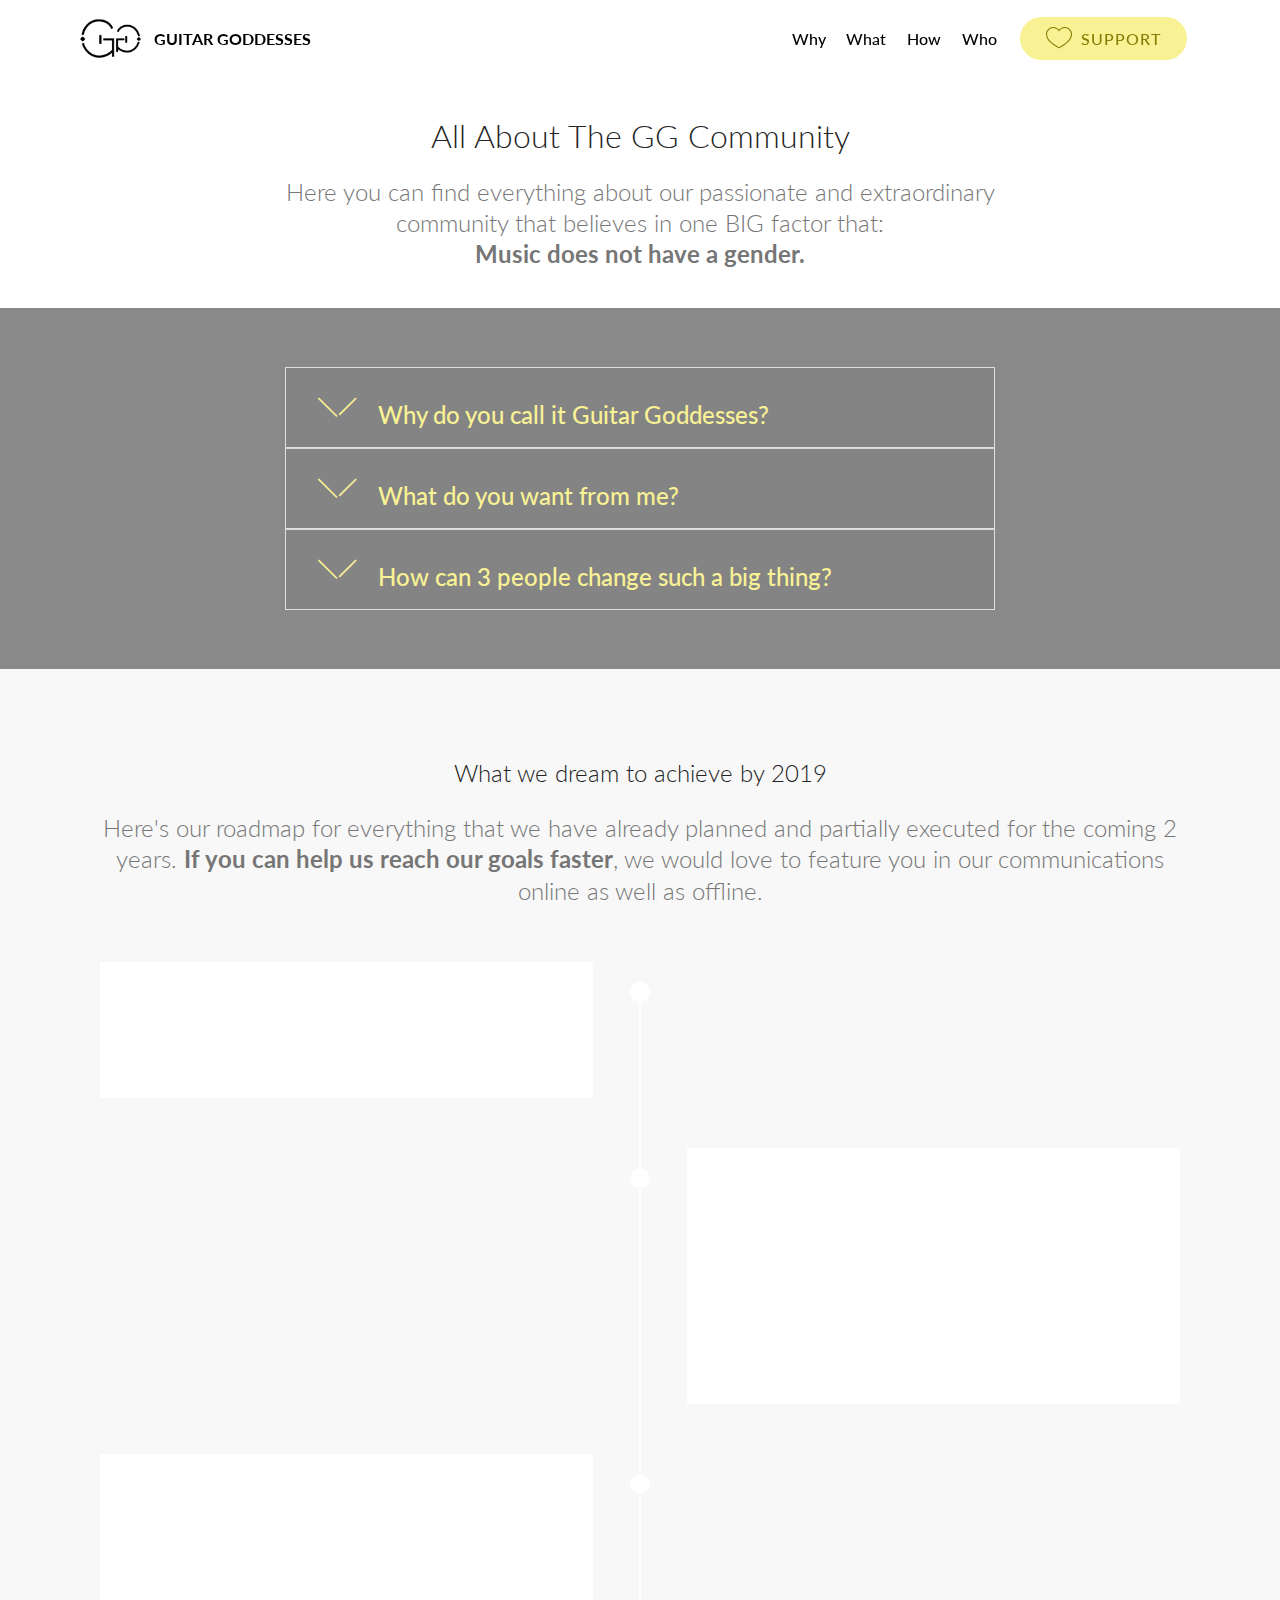
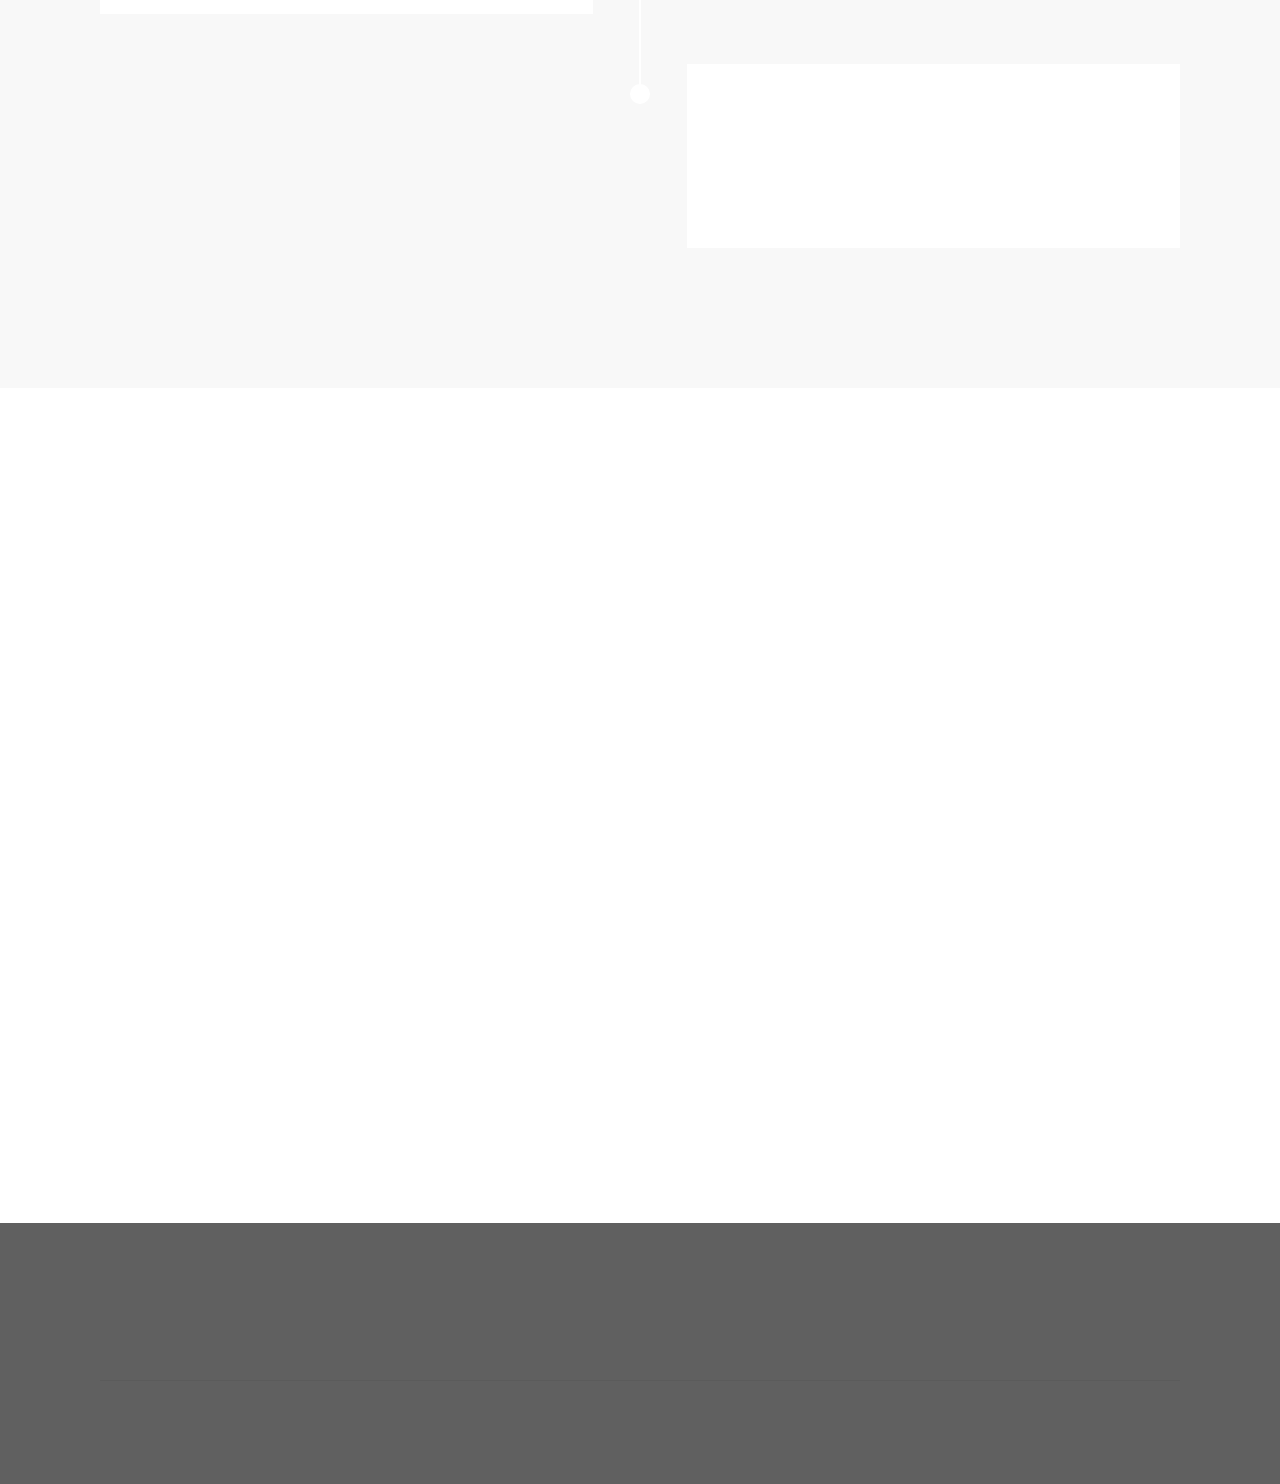
==== commit 30491eca: "create github pages" ====
--- a/about.html
+++ b/about.html
@@ -66,16 +66,16 @@
     </nav>
 </section>
 
-<section class="engine"><a href="https://mobirise.me">Mobirise</a></section><section class="mbr-section content4 cid-qRKNAJcY68" id="content4-s">
+<section class="engine"><a href="https://mobirise.me/v">html templates</a></section><section class="mbr-section content4 cid-qRKNAJcY68" id="content4-s">
 
     
 
     <div class="container">
         <div class="media-container-row">
             <div class="title col-12 col-md-8">
-                <h2 class="align-center pb-3 mbr-fonts-style display-2">
+                <h2 class="align-center pb-3 mbr-fonts-style display-1">
                     All About The GG Community</h2>
-                <h3 class="mbr-section-subtitle align-center mbr-light mbr-fonts-style display-5">
+                <h3 class="mbr-section-subtitle align-center mbr-light mbr-fonts-style display-2">
                     Here you can find everything about our passionate and extraordinary community that believes in one BIG factor that:<br><strong>Music does not have a gender.</strong></h3>
                 
             </div>
@@ -281,7 +281,7 @@
                         Thanks for filling out the form!
                     </div>
             
-                    <form class="mbr-form" action="https://mobirise.com/" method="post" data-form-title="Mobirise Form"><input type="hidden" name="email" data-form-email="true" value="qekHQOg1XMcCf5IOLgVtaLH+8GnKASdiXPZ2nmzZQs3bdUJesER86G8WyszLm1vfAVljpIs2Q72zbgs81Csb7gF4X1emFr5u9rYZRScZ39clITn5wyculHfeLGfHx1e7" data-form-field="Email">
+                    <form class="mbr-form" action="https://mobirise.com/" method="post" data-form-title="Mobirise Form"><input type="hidden" name="email" data-form-email="true" value="b0E17Cra9bIfD9HpzZSXha2qEDGP+pagjzvjApd7ZJrKL6tvkvTzS5/3UzFpTXDMMiRW6IBCVmUtV7V8YXPsWUtISVJEDqUTo/9q8HGz2wsVKsut5MdK+vyVc+MsX18Z" data-form-field="Email">
                         <div class="row row-sm-offset">
                             <div class="col-md-4 multi-horizontal" data-for="name">
                                 <div class="form-group">
--- a/assets/mobirise/css/mbr-additional.css
+++ b/assets/mobirise/css/mbr-additional.css
@@ -2330,39 +2330,43 @@
 .cid-qRGbC3Q0La .mbr-section-title {
   color: #ffffff;
 }
-.cid-qRGsKqSZ8N {
-  padding-top: 45px;
-  padding-bottom: 45px;
+.cid-qSlvrywq7b {
+  padding-top: 60px;
+  padding-bottom: 60px;
   background-image: url("../../../assets/images/wood-3211004-2000x1333.jpg");
 }
 @media (max-width: 767px) {
-  .cid-qRGsKqSZ8N .media-wrap {
+  .cid-qSlvrywq7b .content {
+    text-align: center;
+  }
+  .cid-qSlvrywq7b .content > div:not(:last-child) {
+    margin-bottom: 2rem;
+  }
+}
+@media (max-width: 767px) {
+  .cid-qSlvrywq7b .media-wrap {
+    margin-bottom: 1rem;
+  }
+}
+.cid-qSlvrywq7b .media-wrap .mbr-iconfont-logo {
+  font-size: 7.5rem;
+  color: #f36;
+}
+.cid-qSlvrywq7b .media-wrap img {
+  height: 6rem;
+}
+@media (max-width: 767px) {
+  .cid-qSlvrywq7b .footer-lower .copyright {
     margin-bottom: 1rem;
     text-align: center;
   }
 }
-.cid-qRGsKqSZ8N .media-wrap .mbr-iconfont-logo {
-  font-size: 7rem;
-  color: #f36;
-}
-.cid-qRGsKqSZ8N .media-wrap img {
-  height: 6rem;
-}
-.cid-qRGsKqSZ8N .mbr-text {
-  color: #767676;
-}
-@media (max-width: 767px) {
-  .cid-qRGsKqSZ8N .footer-lower .copyright {
-    margin-bottom: 1rem;
-    text-align: center;
-  }
-}
-.cid-qRGsKqSZ8N .footer-lower hr {
+.cid-qSlvrywq7b .footer-lower hr {
   margin: 1rem 0;
-  border-color: #000;
+  border-color: #fff;
   opacity: .05;
 }
-.cid-qRGsKqSZ8N .footer-lower .social-list {
+.cid-qSlvrywq7b .footer-lower .social-list {
   padding-left: 0;
   margin-bottom: 0;
   list-style: none;
@@ -2371,30 +2375,27 @@
   justify-content: flex-end;
   -webkit-justify-content: flex-end;
 }
-.cid-qRGsKqSZ8N .footer-lower .social-list .mbr-iconfont-social {
+.cid-qSlvrywq7b .footer-lower .social-list .mbr-iconfont-social {
   font-size: 1.3rem;
-  color: #232323;
-}
-.cid-qRGsKqSZ8N .footer-lower .social-list .soc-item {
+  color: #fff;
+}
+.cid-qSlvrywq7b .footer-lower .social-list .soc-item {
   margin: 0 .5rem;
 }
-.cid-qRGsKqSZ8N .footer-lower .social-list a {
+.cid-qSlvrywq7b .footer-lower .social-list a {
   margin: 0;
   opacity: .5;
   -webkit-transition: .2s linear;
   transition: .2s linear;
 }
-.cid-qRGsKqSZ8N .footer-lower .social-list a:hover {
+.cid-qSlvrywq7b .footer-lower .social-list a:hover {
   opacity: 1;
 }
 @media (max-width: 767px) {
-  .cid-qRGsKqSZ8N .footer-lower .social-list {
+  .cid-qSlvrywq7b .footer-lower .social-list {
     justify-content: center;
     -webkit-justify-content: center;
   }
-}
-.cid-qRGsKqSZ8N .copyright > p {
-  color: #efefef;
 }
 .cid-qRF82w1G7c .navbar {
   background: #ffffff;
@@ -5142,69 +5143,3 @@
   display: block;
   text-align: center;
 }
-.cid-qSkjdZC6aZ {
-  padding-top: 45px;
-  padding-bottom: 45px;
-  background-image: url("../../../assets/images/wood-3211004-2000x1333.jpg");
-}
-@media (max-width: 767px) {
-  .cid-qSkjdZC6aZ .media-wrap {
-    margin-bottom: 1rem;
-    text-align: center;
-  }
-}
-.cid-qSkjdZC6aZ .media-wrap .mbr-iconfont-logo {
-  font-size: 7rem;
-  color: #f36;
-}
-.cid-qSkjdZC6aZ .media-wrap img {
-  height: 6rem;
-}
-.cid-qSkjdZC6aZ .mbr-text {
-  color: #767676;
-}
-@media (max-width: 767px) {
-  .cid-qSkjdZC6aZ .footer-lower .copyright {
-    margin-bottom: 1rem;
-    text-align: center;
-  }
-}
-.cid-qSkjdZC6aZ .footer-lower hr {
-  margin: 1rem 0;
-  border-color: #000;
-  opacity: .05;
-}
-.cid-qSkjdZC6aZ .footer-lower .social-list {
-  padding-left: 0;
-  margin-bottom: 0;
-  list-style: none;
-  display: flex;
-  flex-wrap: wrap;
-  justify-content: flex-end;
-  -webkit-justify-content: flex-end;
-}
-.cid-qSkjdZC6aZ .footer-lower .social-list .mbr-iconfont-social {
-  font-size: 1.3rem;
-  color: #232323;
-}
-.cid-qSkjdZC6aZ .footer-lower .social-list .soc-item {
-  margin: 0 .5rem;
-}
-.cid-qSkjdZC6aZ .footer-lower .social-list a {
-  margin: 0;
-  opacity: .5;
-  -webkit-transition: .2s linear;
-  transition: .2s linear;
-}
-.cid-qSkjdZC6aZ .footer-lower .social-list a:hover {
-  opacity: 1;
-}
-@media (max-width: 767px) {
-  .cid-qSkjdZC6aZ .footer-lower .social-list {
-    justify-content: center;
-    -webkit-justify-content: center;
-  }
-}
-.cid-qSkjdZC6aZ .copyright > p {
-  color: #efefef;
-}
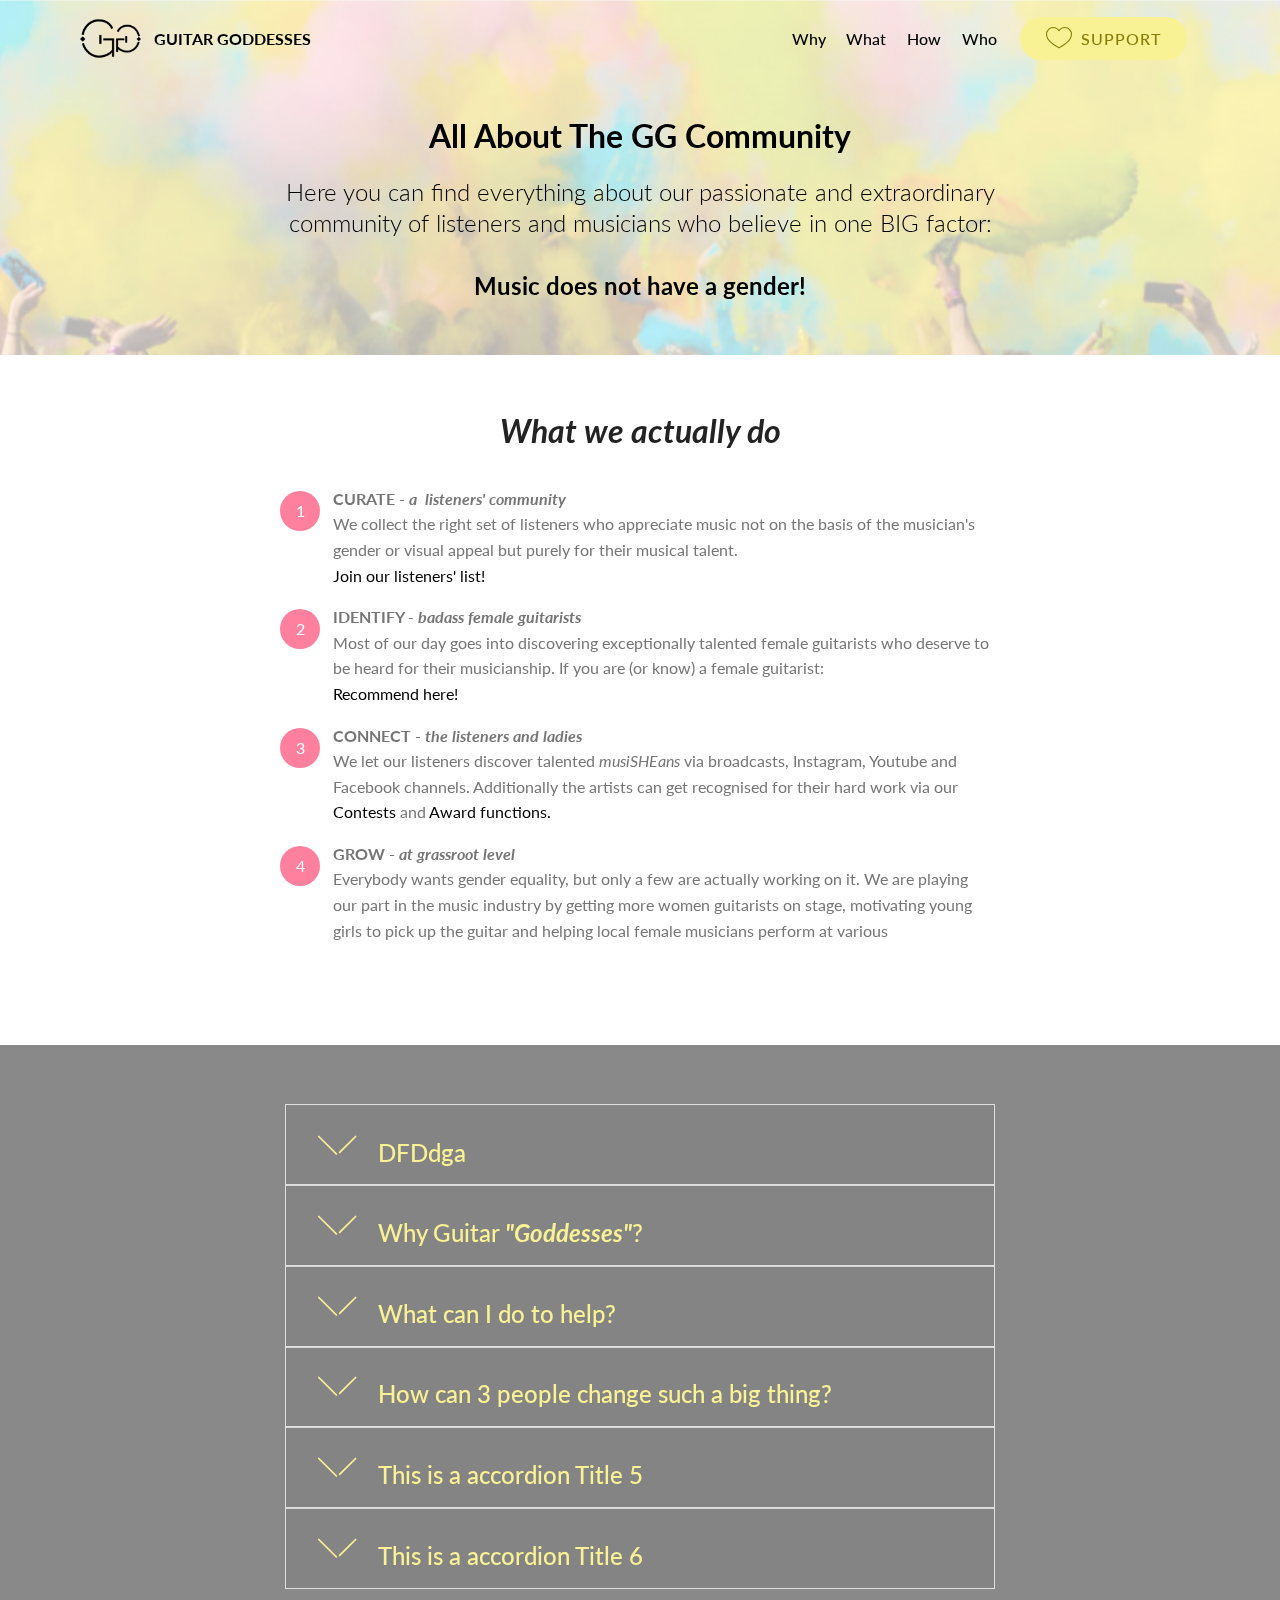
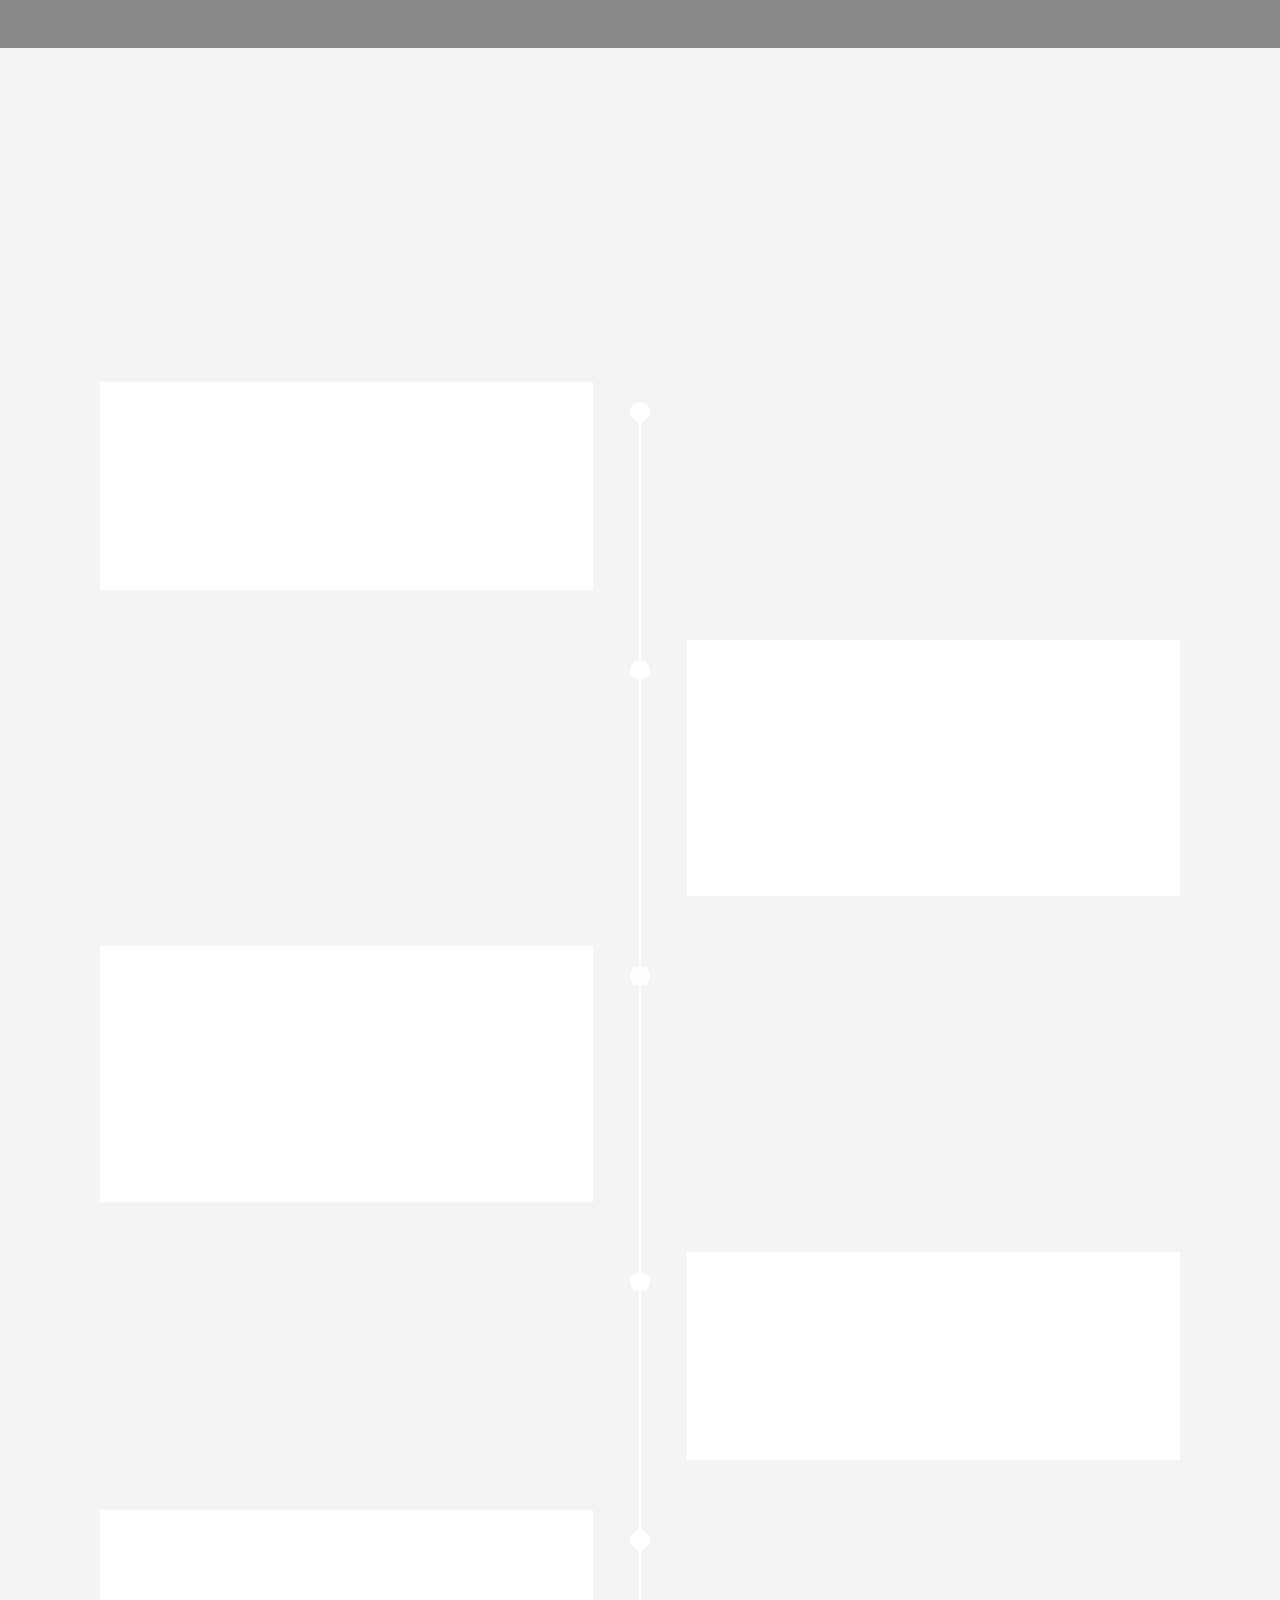
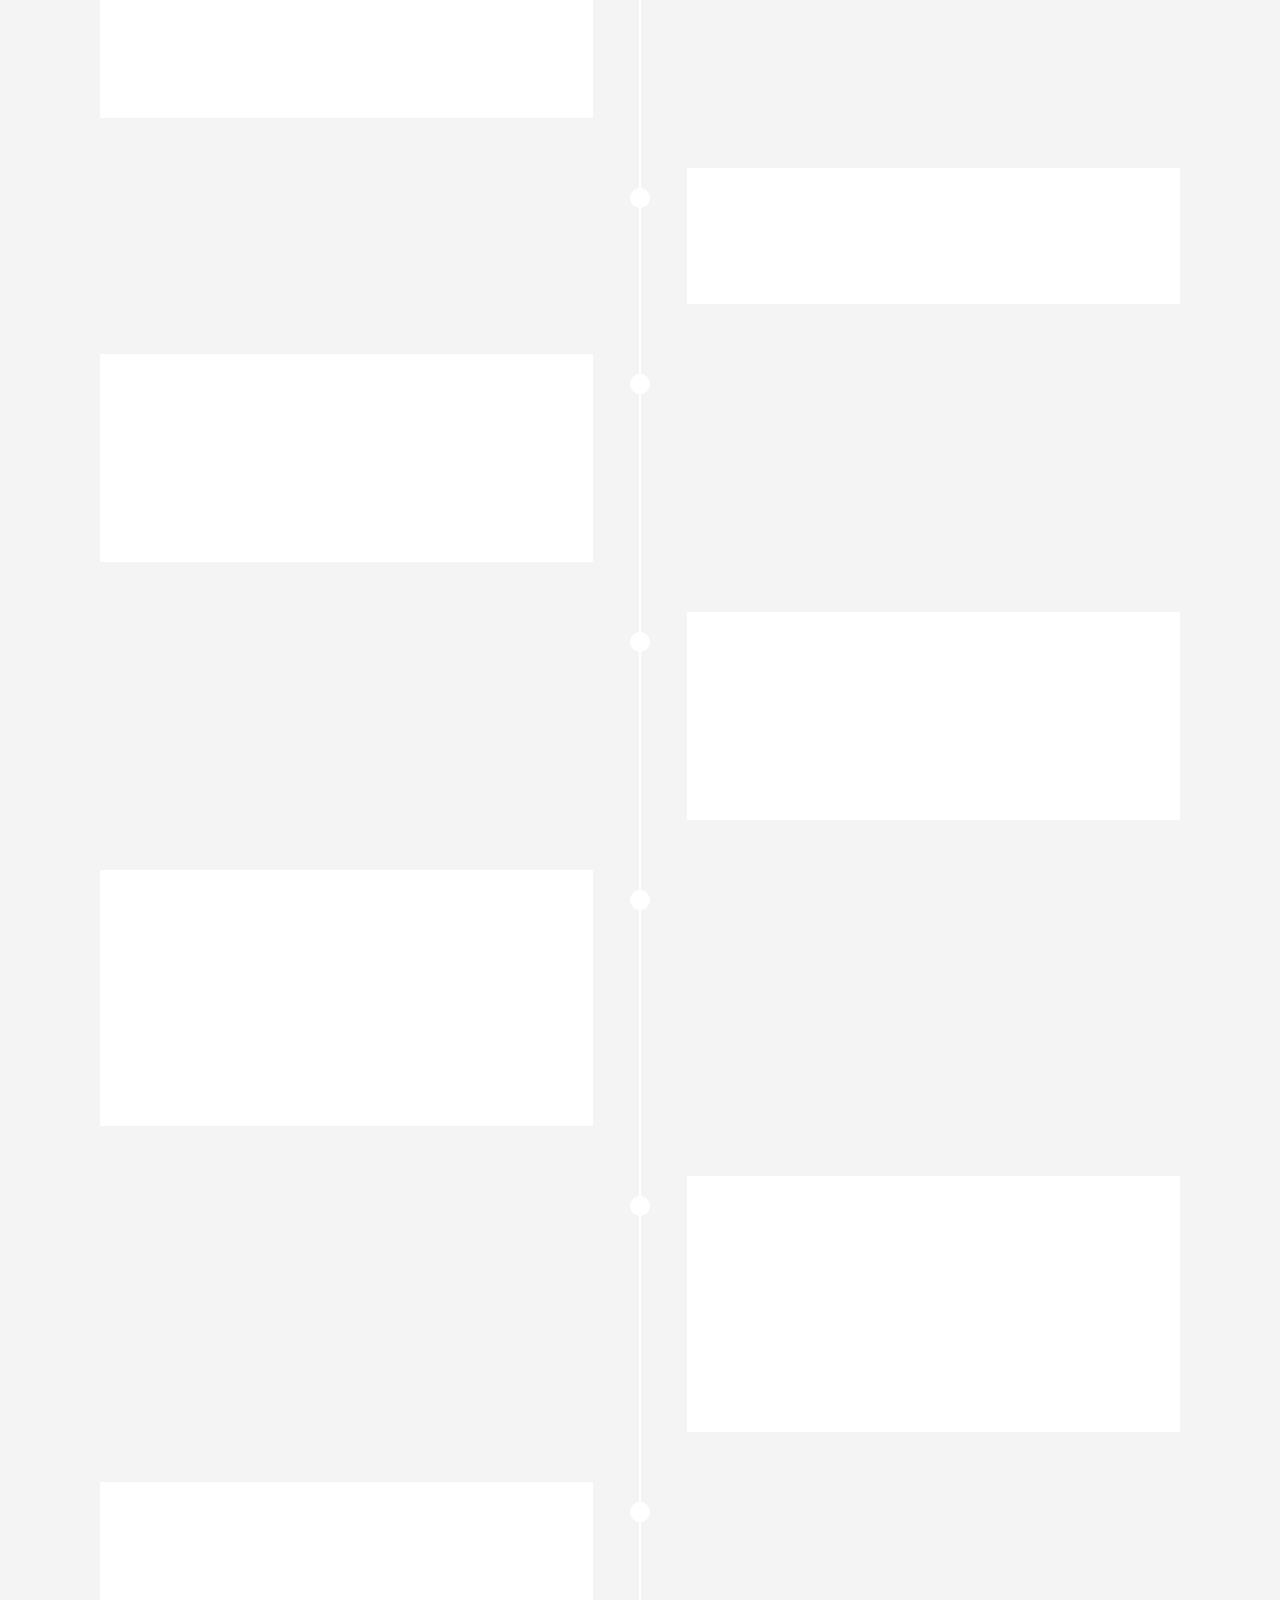
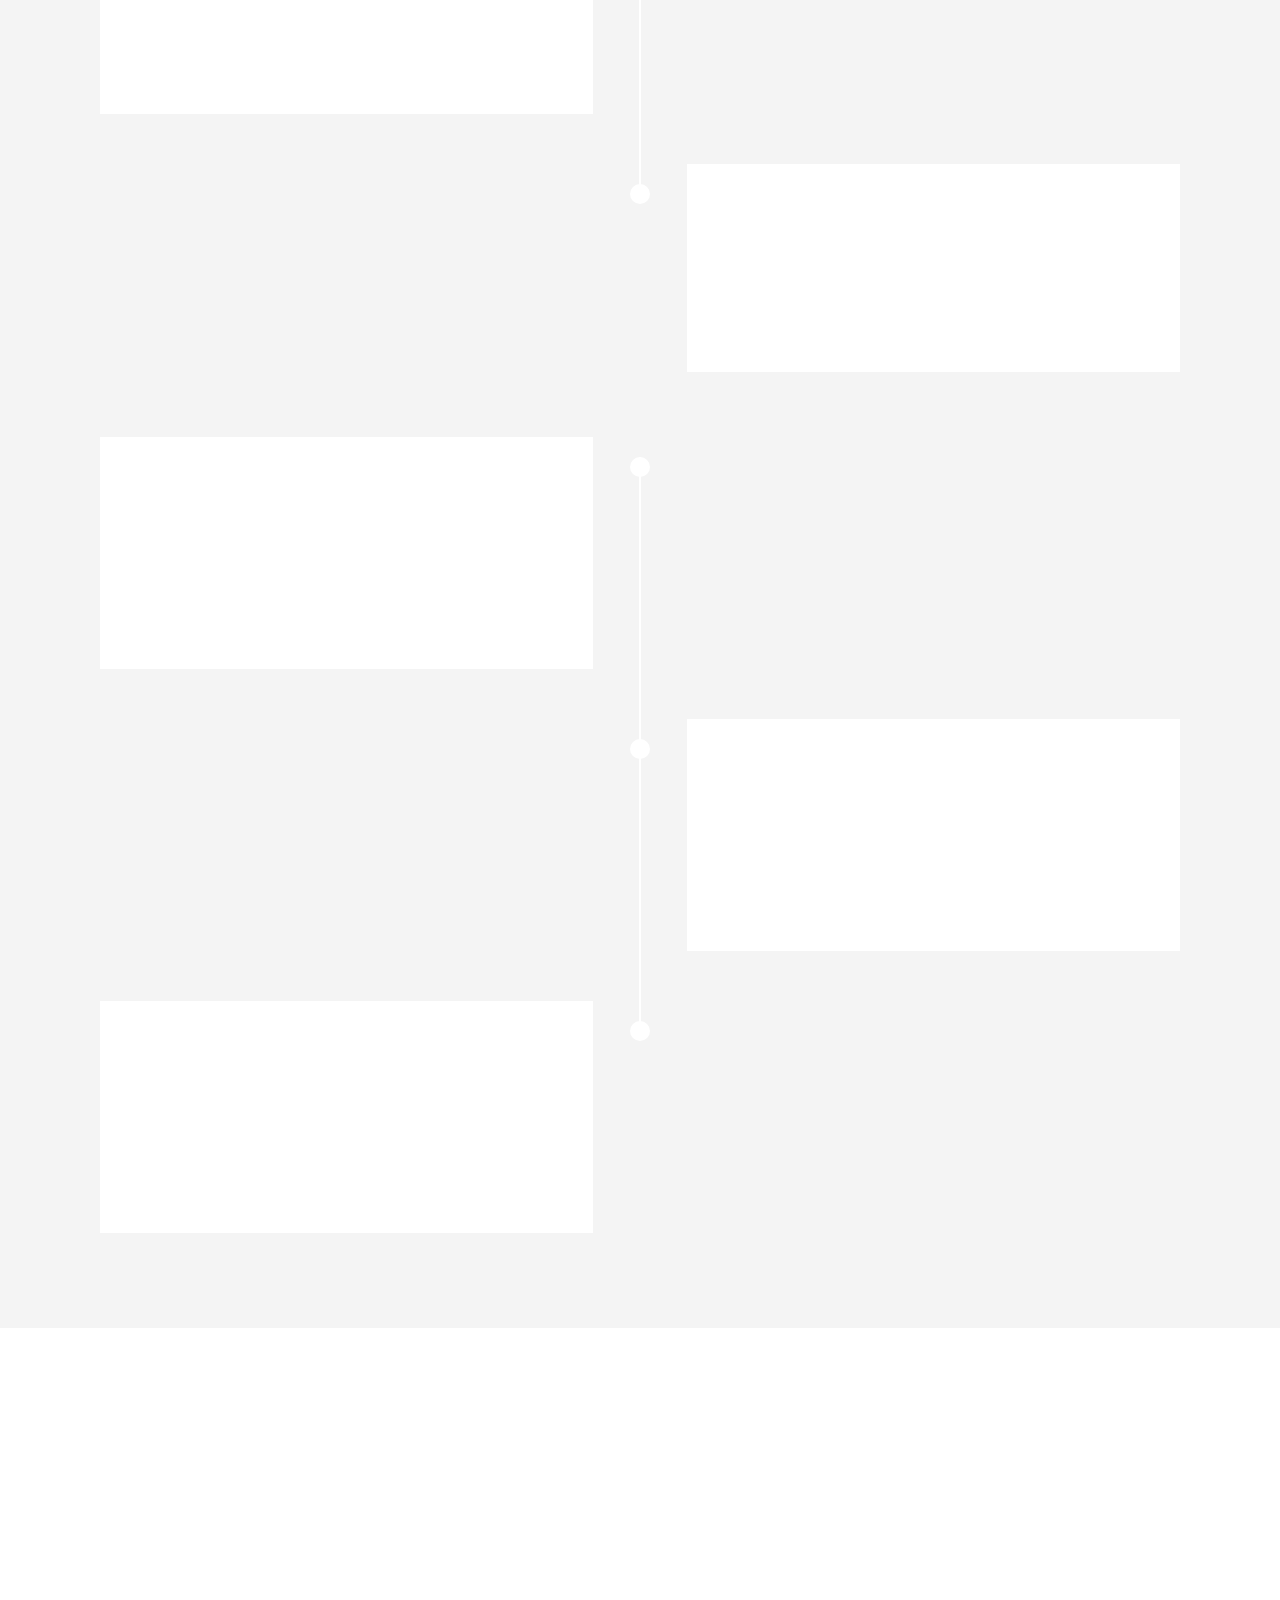
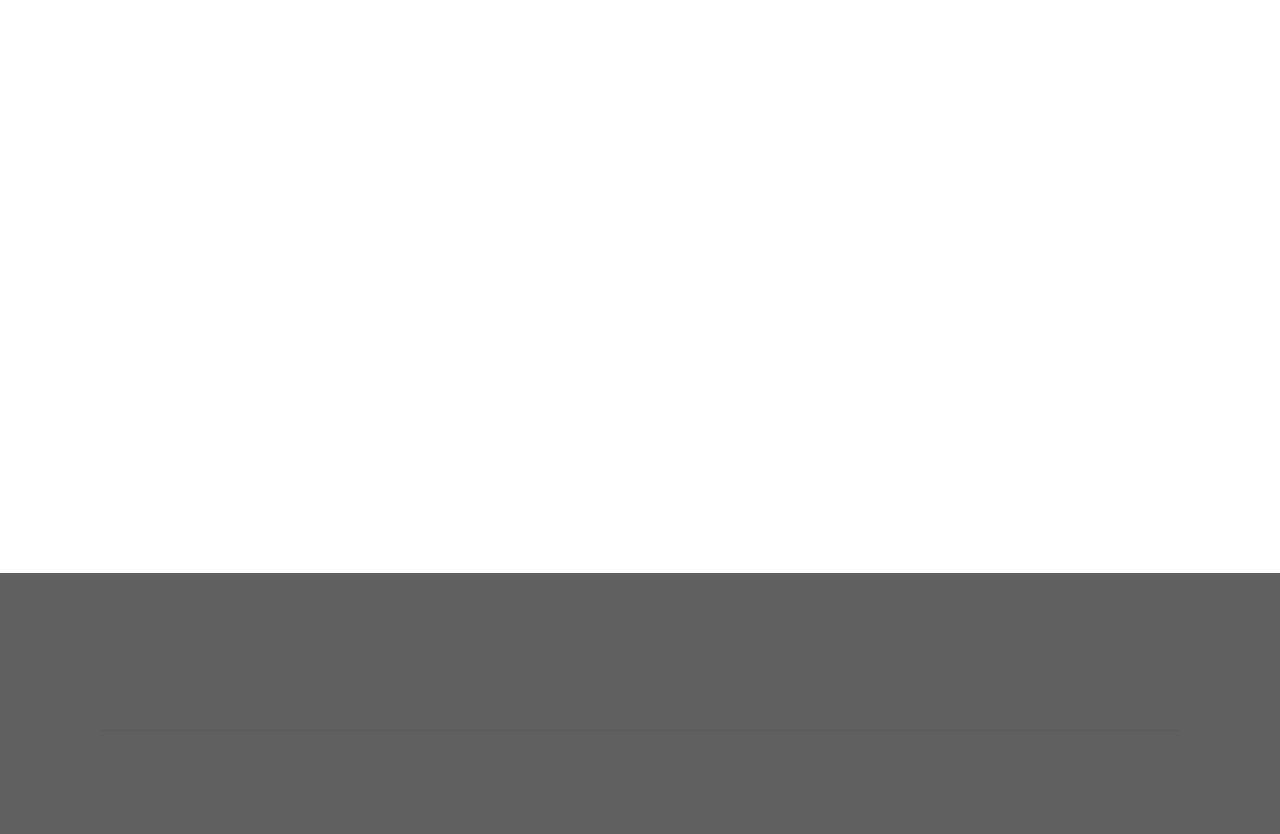
==== commit 1ad9e643: "create github pages" ====
--- a/about.html
+++ b/about.html
@@ -66,18 +66,53 @@
     </nav>
 </section>
 
-<section class="engine"><a href="https://mobirise.me/v">html templates</a></section><section class="mbr-section content4 cid-qRKNAJcY68" id="content4-s">
+<section class="engine"><a href="https://mobirise.me/s">bootstrap theme</a></section><section class="mbr-section info3 cid-qSvb6daJJA mbr-parallax-background" id="info3-2k">
+
+    
+
+    <div class="mbr-overlay" style="opacity: 0.7; background-color: rgb(255, 255, 255);">
+    </div>
+
+    <div class="container">
+        <div class="row justify-content-center">
+            <div class="media-container-column title col-12 col-md-10">
+                <h2 class="align-left mbr-bold mbr-white pb-3 mbr-fonts-style display-1">All About The GG Community</h2>
+                <h3 class="mbr-section-subtitle align-left mbr-light mbr-white pb-3 mbr-fonts-style display-5">Here you can find everything about our passionate and extraordinary<br>community of listeners and musicians who believe in one BIG factor:
+<br><br><strong>Music does not have a gender!</strong></h3>
+                
+                
+            </div>
+        </div>
+    </div>
+</section>
+
+<section class="mbr-section content4 cid-qSusF8KHEM" id="content4-2f">
 
     
 
     <div class="container">
         <div class="media-container-row">
             <div class="title col-12 col-md-8">
-                <h2 class="align-center pb-3 mbr-fonts-style display-1">
-                    All About The GG Community</h2>
-                <h3 class="mbr-section-subtitle align-center mbr-light mbr-fonts-style display-2">
-                    Here you can find everything about our passionate and extraordinary community that believes in one BIG factor that:<br><strong>Music does not have a gender.</strong></h3>
+                <h2 class="align-center pb-3 mbr-fonts-style display-1"><strong><em>
+                    What we actually do</em></strong></h2>
                 
+                
+            </div>
+        </div>
+    </div>
+</section>
+
+<section class="mbr-section article content11 cid-qSusyjJpat" id="content11-2e">
+     
+
+    <div class="container">
+        <div class="media-container-row">
+            <div class="mbr-text counter-container col-12 col-md-8 mbr-fonts-style display-7">
+                <ol>
+                    <li><strong>CURATE -</strong><em><strong> a &nbsp;listeners' community<br></strong></em>We collect the right set of listeners who appreciate music not on the basis of the musician's gender or visual appeal but purely for their musical talent.<br><a href="index.html#form3-1g" target="_blank" class="text-black">Join our listeners' list!</a></li>
+                    <li><strong>IDENTIFY </strong><em><strong>- badass female guitarists</strong><br></em>Most of our day goes into discovering exceptionally talented female guitarists who deserve to be heard for their musicianship. If you are (or know) a female guitarist:<br><a href="page5.html#form1-1p" target="_blank" class="text-black">Recommend here!</a></li>
+                    <li><strong>CONNECT - <em>the listeners and ladies</em><br></strong>We let<span style="font-size: 1rem;">&nbsp;our listeners discover talented <em>musiSHEans</em> via broadcasts, Instagram, Youtube and Facebook channels. Additionally the artists can get recognised for their hard work via our<br><a href="roi.html#features12-22" class="text-black">Contests</a> and <a href="roi.html#features13-26" class="text-black">Award functions.</a></span></li><li><strong>GROW -<em> at grassroot level</em></strong><strong><em><br></em></strong>Everybody wants gender equality, but only a few are actually working on it. We are playing our part in the music industry by getting more women guitarists on stage, motivating young girls to pick up the guitar and helping local female musicians perform at various<br><a href="page6.html" target="_blank" class="text-black">Guitar Goddesses Concerts.</a></li>
+                </ol>
             </div>
         </div>
     </div>
@@ -96,56 +131,95 @@
                     
                 </div>
                 <div class="clearfix"></div>
-                <div id="bootstrap-accordion_28" class="panel-group accordionStyles accordion" role="tablist" aria-multiselectable="true">
+                <div id="bootstrap-accordion_4" class="panel-group accordionStyles accordion" role="tablist" aria-multiselectable="true">
                     <div class="card">
                         <div class="card-header" role="tab" id="headingOne">
-                            <a role="button" class="panel-title collapsed text-black" data-toggle="collapse" data-core="" href="#collapse1_28" aria-expanded="false" aria-controls="collapse1">
+                            <a role="button" class="panel-title collapsed text-black" data-toggle="collapse" data-core="" href="#collapse1_4" aria-expanded="false" aria-controls="collapse1">
                                 <h4 class="mbr-fonts-style display-5">
-                                    <span class="sign mbr-iconfont mbri-arrow-down inactive"></span>
-                                    Why do you call it Guitar Goddesses?
+                                    <span class="sign mbr-iconfont mbri-arrow-down inactive"></span>&nbsp;DFDdga</h4>
+                            </a>
+                        </div>
+                        <div id="collapse1_4" class="panel-collapse noScroll collapse " role="tabpanel" aria-labelledby="headingOne" data-parent="#bootstrap-accordion_4">
+                            <div class="panel-body p-4">
+                                <p class="mbr-fonts-style panel-text display-7"></p>
+                            </div>
+                        </div>
+                    </div>
+                    <div class="card">
+                        <div class="card-header" role="tab" id="headingTwo">
+                            <a role="button" class="collapsed panel-title text-black" data-toggle="collapse" data-core="" href="#collapse2_4" aria-expanded="false" aria-controls="collapse2">
+                                <h4 class="mbr-fonts-style display-5">
+                                    <span class="sign mbr-iconfont mbri-arrow-down inactive"></span>&nbsp;Why Guitar <strong><em>"Goddesses"</em></strong>?</h4>
+                            </a>
+                            
+                        </div>
+                        <div id="collapse2_4" class="panel-collapse noScroll collapse" role="tabpanel" aria-labelledby="headingTwo" data-parent="#bootstrap-accordion_4">
+                            <div class="panel-body p-4">
+                                <p class="mbr-fonts-style panel-text display-7">We observed that every other name like Guitar Girls, Guitar Gang, Girls on Guitars or even Female Guitarists instantly turns (most) people's heads towards relating it to something sexual. We ourselves are agnostics, but we know that the word Goddesses is the last word one can sexualise. We believe that music comes before visual beauty and asthetics.<br></p>
+                            </div>
+                        </div>
+                    </div>
+                    <div class="card">
+                        <div class="card-header" role="tab" id="headingThree">
+                            <a role="button" class="collapsed text-black panel-title" data-toggle="collapse" data-core="" href="#collapse3_4" aria-expanded="false" aria-controls="collapse3">
+                                <h4 class="mbr-fonts-style display-5">
+                                    <span class="sign mbr-iconfont mbri-arrow-down inactive"></span>&nbsp;What can I do to help?</h4>
+                            </a>
+                        </div>
+                        <div id="collapse3_4" class="panel-collapse noScroll collapse" role="tabpanel" aria-labelledby="headingThree" data-parent="#bootstrap-accordion_4">
+                            <div class="panel-body p-4">
+                                <p class="mbr-fonts-style panel-text display-7">You can help us in endless ways!
+<br>
+<br>You have some time? Help us spread the word here.
+<br>You have money? Check out how you can support us here.
+<br>You are an influencer? Please let your community know about us.
+<br>You want to feel good? Help us reach our dream and be a part of a global level success.<br></p>
+                            </div>
+                        </div>
+                    </div>
+                    <div class="card">
+                        <div class="card-header" role="tab" id="headingFour">
+                            <a role="button" class="collapsed panel-title text-black" data-toggle="collapse" data-core="" href="#collapse4_4" aria-expanded="false" aria-controls="collapse4">
+                                <h4 class="mbr-fonts-style display-5">
+                                    <span class="sign mbr-iconfont mbri-arrow-down inactive"></span>&nbsp;How can 3 people change such a big thing?</h4>
+                            </a> 
+                        </div>
+                        <div id="collapse4_4" class="panel-collapse noScroll collapse" role="tabpanel" aria-labelledby="headingFour" data-parent="#bootstrap-accordion_4">
+                            <div class="panel-body p-4">
+                                <p class="mbr-fonts-style panel-text display-7">Valid question! Three people cannot change what has been the standard for centuries.<br><br>You are right! 3 people cannot change the biased that has been going on for centuries. That's why we need you :) We are not hungry for money, we are hungry for togetherness. If you join us in making this community sustainable, help us discover awesome female guitarists and keep us in your shares. Together we can make this big dream a reality in a matter of 500 days. </p>
+                            </div>
+                        </div>
+                    </div>
+                    <div class="card">
+                        <div class="card-header" role="tab" id="headingFive">
+                            <a role="button" class="collapsed panel-title text-black" data-toggle="collapse" data-core="" href="#collapse5_4" aria-expanded="false" aria-controls="collapse5">
+                                <h4 class="mbr-fonts-style display-5">
+                                    <span class="sign mbr-iconfont mbri-arrow-down inactive"></span> This is a accordion Title 5
                                 </h4>
                             </a>
                         </div>
-                        <div id="collapse1_28" class="panel-collapse noScroll collapse " role="tabpanel" aria-labelledby="headingOne" data-parent="#bootstrap-accordion_28">
+                        <div id="collapse5_4" class="panel-collapse noScroll collapse" role="tabpanel" aria-labelledby="headingFive" data-parent="#bootstrap-accordion_4">
                             <div class="panel-body p-4">
                                 <p class="mbr-fonts-style panel-text display-7">
-                                   We observed that every other name like Guitar Girls, Guitar Gang, Girls on Guitars or even Female Guitarists, instantly turns (most) people's head towards relating it to something sexual. We are ourselves agnostics but our research is strong and we know that the word Goddesses is the last word one can sexualise. So it will be music that is appreciated before visual beauty and asthetics.</p>
+                                   Lorem ipsum dolor sit amet, consectetur adipiscing elit. Curabitur in nulla ut magna vehicula libero luctus in ipsum consequat faucibus. Ut porta nulla ac dapibus convallis. Curabitur sit amet massa quam. In ut ex auctor, porta neque quis, sagittis purus. Nunc auctor gravida magna, sed efficitur tortor tristique quis.</p>
                             </div>
                         </div>
                     </div>
                     <div class="card">
-                        <div class="card-header" role="tab" id="headingTwo">
-                            <a role="button" class="collapsed panel-title text-black" data-toggle="collapse" data-core="" href="#collapse2_28" aria-expanded="false" aria-controls="collapse2">
+                        <div class="card-header" role="tab" id="headingSix">
+                            <a role="button" class="collapsed panel-title text-black" data-toggle="collapse" data-core="" href="#collapse6_4" aria-expanded="false" aria-controls="collapse6">
                                 <h4 class="mbr-fonts-style display-5">
-                                    <span class="sign mbr-iconfont mbri-arrow-down inactive"></span> What do you want from me?
-                               </h4>
-                            </a>
-                            
-                        </div>
-                        <div id="collapse2_28" class="panel-collapse noScroll collapse" role="tabpanel" aria-labelledby="headingTwo" data-parent="#bootstrap-accordion_28">
-                            <div class="panel-body p-4">
-                                <p class="mbr-fonts-style panel-text display-7"><strong>
-                                   You can help us in endless ways!</strong><br><br><strong>You have some time?</strong> <em>Help us spread the word here.</em><br><strong>You have money?</strong> <em>Check out how you can support us <a href="index.html#content4-l">here</a>.</em><br><strong>You are an influencer?</strong> <em>Please let your community know about us.</em><br><strong>You want to feel good?</strong> <em>Help us reach our <a href="page1.html#timeline1-t">dream </a>and be a part of a global level success.</em></p>
-                            </div>
-                        </div>
-                    </div>
-                    <div class="card">
-                        <div class="card-header" role="tab" id="headingThree">
-                            <a role="button" class="collapsed text-black panel-title" data-toggle="collapse" data-core="" href="#collapse3_28" aria-expanded="false" aria-controls="collapse3">
-                                <h4 class="mbr-fonts-style display-5">
-                                    <span class="sign mbr-iconfont mbri-arrow-down inactive"></span> How can 3 people change such a big thing?</h4>
-                            </a>
-                        </div>
-                        <div id="collapse3_28" class="panel-collapse noScroll collapse" role="tabpanel" aria-labelledby="headingThree" data-parent="#bootstrap-accordion_28">
+                                    <span class="sign mbr-iconfont mbri-arrow-down inactive"></span> This is a accordion Title 6
+                                </h4>
+                            </a>
+                        </div>
+                        <div id="collapse6_4" class="panel-collapse noScroll collapse" role="tabpanel" aria-labelledby="headingSix" data-parent="#bootstrap-accordion_4">
                             <div class="panel-body p-4">
                                 <p class="mbr-fonts-style panel-text display-7">
-                                   You are right! 3 people cannot change the biased that has been going on for centuries. That's why we need you :) We are not hungry for money, we are hungry for togetherness. If you join us in making this community sustainable, help us discover awesome female guitarsits and keep us in your shares; we can together make this big dream a reality in a matter of 500 days.&nbsp;<br></p>
-                            </div>
-                        </div>
-                    </div>
-                    
-                    
-                    
+                                   Lorem ipsum dolor sit amet, consectetur adipiscing elit. Curabitur in nulla ut magna vehicula libero luctus in ipsum consequat faucibus. Ut porta nulla ac dapibus convallis. Curabitur sit amet massa quam. In ut ex auctor, porta neque quis, sagittis purus. Nunc auctor gravida magna, sed efficitur tortor tristique quis.</p>
+                            </div>
+                        </div>
+                    </div>
                 </div>
             </div>
         </div>
@@ -159,26 +233,23 @@
     
 
     <div class="container align-center">
-        <h2 class="mbr-section-title pb-3 mbr-fonts-style display-2">
-            What we dream to achieve by 2019</h2>
-        <h3 class="mbr-section-subtitle pb-5 mbr-fonts-style display-5">
-            Here's our roadmap for everything that we have already planned and partially executed for the coming 2 years. <strong>If you can help us reach our goals faster</strong>, we would love to feature you in our communications online as well as offline.</h3>
+        <h2 class="mbr-section-title pb-3 mbr-fonts-style display-1"><strong>
+            Our Dream: </strong>Musical Equality</h2>
+        <h3 class="mbr-section-subtitle pb-5 mbr-fonts-style display-5">&nbsp;Write more about our dream here.<br>Here is what we are working on to make this dream come true:<br><br><strong>CURRENT ROAD MAP</strong></h3>
 
         <div class="container timelines-container" mbri-timelines="">
             <div class="row timeline-element reverse separline">      
                  <div class="timeline-date-panel col-xs-12 col-md-6  align-left">         
                     <div class="time-line-date-content">
                         <p class="mbr-timeline-date mbr-fonts-style display-5">
-                            8 March 2018  
-                        </p>
+                            Milestone # 1</p>
                     </div>
                 </div>
            <span class="iconBackground"></span>
             <div class="col-xs-12 col-md-6 align-right">
                 <div class="timeline-text-content">
-                    <h4 class="mbr-timeline-title pb-3 mbr-fonts-style display-5">
-                        Founded</h4>
-                    <p class="mbr-timeline-text mbr-fonts-style display-7">Judith, Karlijn &amp; Vivek got together to brainstorm&nbsp;</p>
+                    <h4 class="mbr-timeline-title pb-3 mbr-fonts-style display-5">🚀 Founded</h4>
+                    <p class="mbr-timeline-text mbr-fonts-style display-7"><a href="http://judithbeckedorf.de" target="_blank" class="text-black">Judith</a>, <a href="http://karlijnlangendijk.com" target="_blank" class="text-black">Karlijn </a>&amp; <a href="http://vivekadvani.com" target="_blank" class="text-black">Vivek</a> got together to brainstorm and create what we now call Guitar Goddesses Community<br><br>✔ <em><strong>Completed</strong> on 8th of March 2018</em><br></p>
                  </div>
             </div>
             </div>
@@ -187,18 +258,14 @@
                 <div class="timeline-date-panel col-xs-12 col-md-6 align-right">
                     <div class="time-line-date-content">
                         <p class="mbr-timeline-date mbr-fonts-style display-5">
-                            11 May 2018  
-                        </p>
+                            Milestone # 2</p>
                     </div>
                 </div>
                 <span class="iconBackground"></span>
                 <div class="col-xs-12 col-md-6 align-left ">
                     <div class="timeline-text-content">
-                        <h4 class="mbr-timeline-title pb-3 mbr-fonts-style display-5">
-                            Website Launched</h4>
-                        <p class="mbr-timeline-text mbr-fonts-style display-7">
-                            Lorem ipsum dolor sit amet, consectetur adipiscing elit. Nam erat libero, bibendum in libero tempor, luctus volutpat ligula. Integer fringilla porttitor pretium. Nam erat felis, iaculis id justo ut, ullamcorper feugiat elit. Proin vel lectus auctor, porttitor ligula vitae, convallis leo. In eget massa elit.
-                        </p>
+                        <h4 class="mbr-timeline-title pb-3 mbr-fonts-style display-5">Research + Early Feedback 💡</h4>
+                        <p class="mbr-timeline-text mbr-fonts-style display-7">Study why there are no women in the top guitarist lists and how we can change that. Discuss the ideas with select mentors from the music industry and get initial feedback on the viability and sustainability of the concept<br><br>✔ <em>Completed</em><em> on 1st of May 2018</em><br></p>
                     </div>
                 </div>
             </div> 
@@ -208,36 +275,244 @@
                 <div class="timeline-date-panel col-xs-12 col-md-6  align-left">
                     <div class="time-line-date-content">
                         <p class="mbr-timeline-date mbr-fonts-style display-5">
-                            11 June 2018</p>
+                            Milestone # 3</p>
                     </div>
                 </div>
                 <span class="iconBackground"></span>
                 <div class="col-xs-12 col-md-6 align-right">
                     <div class="timeline-text-content">
-                        <h4 class="mbr-timeline-title pb-3 mbr-fonts-style display-5">Get the first 100 supporters</h4>      
-                        <p class="mbr-timeline-text mbr-fonts-style display-7">
-                            We will aquire 100 followers on Facebook, Instagram, YouTube and to our subscription list.</p>
-                    </div>
-                </div>
-            </div>
-
-            <div class="row timeline-element ">
+                        <h4 class="mbr-timeline-title pb-3 mbr-fonts-style display-5">💻 Website Launch</h4>      
+                        <p class="mbr-timeline-text mbr-fonts-style display-7">
+                            Create the minimum viable website to highlight the problem and share our solution with the world to get input from all the people involved: Female Guitarists, Active Listeners, Sponsors &amp; Collaborators<br><br>✔ <em><strong>Completed</strong> on 19th of May 2018</em><br></p>
+                    </div>
+                </div>
+            </div>
+
+            <div class="row timeline-element  separline">
                 <div class="timeline-date-panel col-xs-12 col-md-6 align-right">
                     <div class="time-line-date-content">
                         <p class="mbr-timeline-date mbr-fonts-style display-5">
-                            22 September 2020
-                        </p>
+                            Milestone # 4</p>
                     </div>
                 </div>
                 <span class="iconBackground"></span>
                 <div class="col-xs-12 col-md-6 align-left ">
                     <div class="timeline-text-content">
-                        <h4 class="mbr-timeline-title pb-3 mbr-fonts-style display-5">Guitar Goddesses Euro Tour</h4>
-                        <p class="mbr-timeline-text mbr-fonts-style display-7">
-                            3 out of the world female guitarists will get together and do concerts in 30 different cities across Europe with only local female guitarists opening for them.</p>
-                    </div>
-                </div>
-            </div>
+                        <h4 class="mbr-timeline-title pb-3 mbr-fonts-style display-5">Social Media Channels 👥</h4>
+                        <p class="mbr-timeline-text mbr-fonts-style display-7">
+                            Launch Facebook, Instagram and YouTube pages.<br><a href="page7.html" target="_blank" class="text-info">Follow us here!</a><br><br><em>•••&nbsp;<strong>In Progress</strong></em></p>
+                    </div>
+                </div>
+            </div>
+
+
+            <div class="row timeline-element reverse separline">
+                <div class="timeline-date-panel col-xs-12 col-md-6  align-left">
+                    <div class="time-line-date-content">
+                        <p class="mbr-timeline-date mbr-fonts-style display-5">Milestone # 5</p><h3></h3><p></p>
+                    </div>
+                </div>
+                <span class="iconBackground"></span>
+                <div class="col-xs-12 col-md-6 align-right">
+                    <div class="timeline-text-content">
+                        <h4 class="mbr-timeline-title pb-3 mbr-fonts-style display-5">First 100 Listeners 👂</h4>
+                        <p class="mbr-timeline-text mbr-fonts-style display-7">Aquire 100 followers on Facebook, Instagram, YouTube and to our subscription list. <a href="page7.html" target="_blank" class="text-info">Sign up here!</a>
+<br>
+<br><em>•••<strong> In Progress&nbsp;</strong>(35/100 </em>✔<em>)</em></p>
+                    </div>
+                </div>
+            </div>
+
+
+            <div class="row timeline-element separline">
+                <div class="timeline-date-panel col-xs-12 col-md-6 align-right">
+                    <div class="time-line-date-content">
+                       <p class="mbr-timeline-date mbr-fonts-style display-5">
+                            Milestone # 6</p>
+                    </div>
+                </div>
+                <span class="iconBackground"></span>
+                <div class="col-xs-12 col-md-6 align-left ">
+                    <div class="timeline-text-content">
+                        <h4 class="mbr-timeline-title pb-3 mbr-fonts-style display-5">First Euro 💶</h4>
+                        <p class="mbr-timeline-text mbr-fonts-style display-7">
+                            ✔ <em><strong>Completed </strong>on 15th of May 2018</em></p>
+                    </div>
+                </div>
+            </div>
+
+            <div class="row timeline-element reverse separline">
+                <div class="timeline-date-panel col-xs-12 col-md-6  align-left">
+                    <div class="time-line-date-content">
+                        <p class="mbr-timeline-date mbr-fonts-style display-5">
+                           Milestone # 7</p>
+                    </div>
+                </div>
+                <span class="iconBackground"></span>
+                <div class="col-xs-12 col-md-6 align-right">
+                    <div class="timeline-text-content">
+                        <h4 class="mbr-timeline-title pb-3 mbr-fonts-style display-5">
+                            10 Influencers ♀♂</h4>
+                        <p class="mbr-timeline-text mbr-fonts-style display-7">
+                            Invite 10 influencers like Tommy Emmnuel, Andy Mckee, Jon Gomm etc. to our <a href="people.html" target="_blank" class="text-info">people's network</a><br><br><em>•••<strong> In Progress &nbsp;</strong>(7/10&nbsp;</em>✔<em>)</em></p>
+                    </div>
+                </div>
+            </div>
+
+            <div class="row timeline-element separline">
+                <div class="timeline-date-panel col-xs-12 col-md-6 align-right">
+                    <div class="time-line-date-content">
+                        <p class="mbr-timeline-date mbr-fonts-style display-5">
+                           Milestone # 8</p>
+                    </div>
+                </div>
+                <span class="iconBackground"></span>
+                <div class="col-xs-12 col-md-6 align-left ">
+                    <div class="timeline-text-content">
+                        <h4 class="mbr-timeline-title pb-3 mbr-fonts-style display-5">
+                            10 Female Influencers ♀</h4>
+                        <p class="mbr-timeline-text mbr-fonts-style display-7">
+                            Invite 10 female influencers like&nbsp;Kaki King, Adele, Vicky Genfan etc. to our <a href="people.html" target="_blank" class="text-info">people's network</a><br><br><em>••• <strong>In Progress</strong>  (1/10 </em>✔<em>)</em><br></p>
+                    </div>
+                </div>
+            </div>
+
+            <div class="row timeline-element reverse separline">
+                <div class="timeline-date-panel col-xs-12 col-md-6  align-left">
+                    <div class="time-line-date-content">
+                        <p class="mbr-timeline-date mbr-fonts-style display-5">
+                           Milestone # 9</p>
+                    </div>
+                </div>
+                <span class="iconBackground"></span>
+                <div class="col-xs-12 col-md-6 align-right">
+                    <div class="timeline-text-content">
+                        <h4 class="mbr-timeline-title pb-3 mbr-fonts-style display-5">10 Countries 🌎</h4>
+
+                        <p class="mbr-timeline-text mbr-fonts-style display-7">
+                            Connect with event planners, musicians and influencers from 10 different countries to be able to spread the movement across the globe<br>&nbsp;<strong>🇺🇸 🇦🇺 🇬🇧 🇮🇳 🇳🇱 🇩🇪&nbsp;🇨🇦</strong><br><br><em><strong>••• In Progress </strong>(7/10 </em>✔<em>)</em><br></p>
+                    </div>
+                </div>
+            </div>
+
+            <div class="row timeline-element separline">
+                <div class="timeline-date-panel col-xs-12 col-md-6 align-right">
+                    <div class="time-line-date-content">
+                       <p class="mbr-timeline-date mbr-fonts-style display-5">
+                          Milestone # 10</p>
+                    </div>
+                </div>
+                <span class="iconBackground"></span>
+                <div class="col-xs-12 col-md-6 align-left ">
+                    <div class="timeline-text-content">
+                        <h4 class="mbr-timeline-title pb-3 mbr-fonts-style display-5">
+                            GG Announcement Tour 🎵</h4> 
+                        <p class="mbr-timeline-text mbr-fonts-style display-7">
+                            3 world-class female guitarists will get together and do concerts in 30 different cities across Europe in Novemeber 2019. &nbsp;Only local female guitarists will be the openning act.<br><br><em><strong>••• In Progress </strong>(3/30 </em>✔<em>)</em><br></p>
+                    </div>
+                </div>
+            </div>
+
+            <div class="row timeline-element reverse separline">
+                <div class="timeline-date-panel col-xs-12 col-md-6  align-left">
+                    <div class="time-line-date-content">
+                       <p class="mbr-timeline-date mbr-fonts-style display-5">
+                          Milestone # 11</p>
+                    </div>
+                </div>
+                <span class="iconBackground"></span>
+                <div class="col-xs-12 col-md-6 align-right">
+                    <div class="timeline-text-content">
+                        <h4 class="mbr-timeline-title pb-3 mbr-fonts-style display-5">
+                            50 Female Guitarists 🎸</h4>
+                        <p class="mbr-timeline-text mbr-fonts-style display-7">Identify 50 diligent female guitarists, add them to our artist list and continually share their music with our listeners<br><br><em><strong>••• In Progress </strong>(18/50 </em>✔<em>)</em><br></p>
+                    </div>
+                </div>
+            </div>
+
+            <div class="row timeline-element">
+                <div class="timeline-date-panel col-xs-12 col-md-6 align-right">
+                    <div class="time-line-date-content">
+                        <p class="mbr-timeline-date mbr-fonts-style display-5">
+                           Milestone # 12</p>
+                    </div>
+                </div>
+                <span class="iconBackground"></span>
+                <div class="col-xs-12 col-md-6 align-left ">
+                    <div class="timeline-text-content">
+                        <h4 class="mbr-timeline-title pb-3 mbr-fonts-style display-5">
+                            10 Testimonials 🌟</h4>
+                        <p class="mbr-timeline-text mbr-fonts-style display-7">
+                            Get actual feedback of meaningful people from the music industry.<br><br><em><strong>••• In Progress </strong>(5/10 </em>✔<em>)</em><br></p>
+                    </div>
+                </div>
+            </div>
+        </div>
+    </div>
+</section>
+
+<section class="timeline1 cid-qSvPkMIkQz" id="timeline1-2m">
+
+    
+
+    
+
+    <div class="container align-center">
+        
+        
+
+        <div class="container timelines-container" mbri-timelines="">
+            <div class="row timeline-element reverse separline">      
+                 <div class="timeline-date-panel col-xs-12 col-md-6  align-left">         
+                    <div class="time-line-date-content">
+                        <p class="mbr-timeline-date mbr-fonts-style display-5">
+                            Milestone # 13</p>
+                    </div>
+                </div>
+           <span class="iconBackground"></span>
+            <div class="col-xs-12 col-md-6 align-right">
+                <div class="timeline-text-content">
+                    <h4 class="mbr-timeline-title pb-3 mbr-fonts-style display-5">🎬 100 Music Videos</h4>
+                    <p class="mbr-timeline-text mbr-fonts-style display-7">Curate a list of 100 videos of badass female guitar players from across the world and schedule it for sharing with our community of listeners<br><br><em><strong>••• In Progress </strong>(30/100 </em>✔<em>)</em><br></p>
+                 </div>
+            </div>
+            </div>
+
+            <div class="row timeline-element  separline">
+                <div class="timeline-date-panel col-xs-12 col-md-6 align-right">
+                    <div class="time-line-date-content">
+                        <p class="mbr-timeline-date mbr-fonts-style display-5">
+                            Milestone # 14</p>
+                    </div>
+                </div>
+                <span class="iconBackground"></span>
+                <div class="col-xs-12 col-md-6 align-left ">
+                    <div class="timeline-text-content">
+                        <h4 class="mbr-timeline-title pb-3 mbr-fonts-style display-5">Brand Collaborations 🍻</h4>
+                        <p class="mbr-timeline-text mbr-fonts-style display-7">Connect with musical as well as non musical brands that align with our vision and collaborate on campaigns together<br><br>📝 <strong><em>Planned</em></strong><br></p>
+                    </div>
+                </div>
+            </div> 
+
+
+            <div class="row timeline-element reverse">
+                <div class="timeline-date-panel col-xs-12 col-md-6  align-left">
+                    <div class="time-line-date-content">
+                        <p class="mbr-timeline-date mbr-fonts-style display-5">
+                            Milestone # 15</p>
+                    </div>
+                </div>
+                <span class="iconBackground"></span>
+                <div class="col-xs-12 col-md-6 align-right">
+                    <div class="timeline-text-content">
+                        <h4 class="mbr-timeline-title pb-3 mbr-fonts-style display-5">🐣 Crowdfunding Campaign&nbsp;</h4>      
+                        <p class="mbr-timeline-text mbr-fonts-style display-7">
+                            Launch a crowdfunding campaign to gather the right kind of people who believe in our dream of musical equality and help us establish a strong foundation for the community<br><br>📝&nbsp;<strong><em>Planned</em></strong><br></p>
+                    </div>
+                </div>
+            </div>
+
+            
 
 
             
@@ -268,9 +543,9 @@
     <div class="container">
         <div class="row justify-content-center">
             <div class="title col-12 col-lg-8">
-                <h2 class="mbr-section-title align-center pb-3 mbr-fonts-style display-2">
-                    Think you can help reach our milestones faster?</h2>
-                <h3 class="mbr-section-subtitle align-center mbr-light pb-3 mbr-fonts-style display-5">Then we have some amazing collaboration apportunities for you!<br>Please tell us a little bit about you and how you can help the community reach it's <a href="about.html#timeline1-t" class="text-black">dreams</a> in the message section.</h3>
+                <h2 class="mbr-section-title align-center pb-3 mbr-fonts-style display-1"><strong>
+                    Think you can help reach our milestones faster?</strong></h2>
+                <h3 class="mbr-section-subtitle align-center mbr-light pb-3 mbr-fonts-style display-5">Then we have valuable collaboration opportunities for you!<br>Please tell us a little bit about you and how you can help the community reach it's <a href="about.html#timeline1-t" class="text-black">dreams</a> in the message section below.</h3>
             </div>
         </div>
     </div>
@@ -281,7 +556,7 @@
                         Thanks for filling out the form!
                     </div>
             
-                    <form class="mbr-form" action="https://mobirise.com/" method="post" data-form-title="Mobirise Form"><input type="hidden" name="email" data-form-email="true" value="b0E17Cra9bIfD9HpzZSXha2qEDGP+pagjzvjApd7ZJrKL6tvkvTzS5/3UzFpTXDMMiRW6IBCVmUtV7V8YXPsWUtISVJEDqUTo/9q8HGz2wsVKsut5MdK+vyVc+MsX18Z" data-form-field="Email">
+                    <form class="mbr-form" action="https://mobirise.com/" method="post" data-form-title="Mobirise Form"><input type="hidden" name="email" data-form-email="true" value="3jtl1jBtEAvPtN9UUyjlCaBD5eHXll9hl3+B1xYlfyfjhVNH42C51Foz3QPcsb/kNTAu+J7OuYM/ve0tquVu/2DGdsIiU/3heShY6j+wCyE4Dresnc5OfT2xDt4qeobx" data-form-field="Email">
                         <div class="row row-sm-offset">
                             <div class="col-md-4 multi-horizontal" data-for="name">
                                 <div class="form-group">
@@ -307,9 +582,7 @@
                             <textarea type="text" class="form-control" name="message" rows="7" data-form-field="Message" id="message-form1-1f"></textarea>
                         </div>
             
-                        <span class="input-group-btn">
-                            <button href="" type="submit" class="btn btn-primary btn-form display-4">SEND FORM</button>
-                        </span>
+                        <span class="input-group-btn"><button href="" type="submit" class="btn btn-primary btn-form display-4">SUBMIT</button></span>
                     <span class="gdpr-block "><label><input type="checkbox" name="gdpr" id="gdpr-form1-1f" required="">By continiung you agree to our <a href="terms.html">Terms of Service</a> and <a href="policy.html">Privacy Policy</a>.</label></span></form>
             </div>
         </div>
@@ -392,10 +665,10 @@
   <script src="assets/touchswipe/jquery.touch-swipe.min.js"></script>
   <script src="assets/dropdown/js/script.min.js"></script>
   <script src="assets/viewportchecker/jquery.viewportchecker.js"></script>
+  <script src="assets/parallax/jarallax.min.js"></script>
   <script src="assets/mbr-switch-arrow/mbr-switch-arrow.js"></script>
   <script src="assets/ytplayer/jquery.mb.ytplayer.min.js"></script>
   <script src="assets/vimeoplayer/jquery.mb.vimeo_player.js"></script>
-  <script src="assets/parallax/jarallax.min.js"></script>
   <script src="assets/smoothscroll/smooth-scroll.js"></script>
   <script src="assets/theme/js/script.js"></script>
   <script src="assets/formoid/formoid.min.js"></script>
--- a/assets/mobirise/css/mbr-additional.css
+++ b/assets/mobirise/css/mbr-additional.css
@@ -3341,6 +3341,19 @@
 .cid-qRQ6cGJng3 .team-item .item-caption {
   background: #ffffff;
 }
+.cid-qSwaSnKbb5 {
+  padding-top: 15px;
+  padding-bottom: 15px;
+  background-color: #000000;
+}
+.cid-qSwaSnKbb5 .mbr-text,
+.cid-qSwaSnKbb5 blockquote {
+  color: #767676;
+}
+.cid-qSwaSnKbb5 .mbr-text {
+  text-align: center;
+  color: #767676;
+}
 .cid-qRPIy5etLF {
   padding-top: 90px;
   padding-bottom: 90px;
@@ -3842,13 +3855,66 @@
 .cid-qRF82w1G7c .dropdown-item:hover {
   color: #767676 !important;
 }
-.cid-qRKNAJcY68 {
+.cid-qSvb6daJJA {
   padding-top: 120px;
   padding-bottom: 30px;
+  background-image: url("../../../assets/images/maxime-bhm-110039-unsplash-4-2000x986.jpg");
+}
+.cid-qSvb6daJJA H2 {
+  text-align: center;
+  color: #000000;
+}
+.cid-qSvb6daJJA H3 {
+  text-align: center;
+  color: #000000;
+}
+.cid-qSvb6daJJA .mbr-text,
+.cid-qSvb6daJJA .mbr-section-btn {
+  text-align: center;
+}
+.cid-qSusF8KHEM {
+  padding-top: 60px;
+  padding-bottom: 15px;
   background-color: #ffffff;
 }
-.cid-qRKNAJcY68 .mbr-section-subtitle {
+.cid-qSusF8KHEM .mbr-section-subtitle {
   color: #767676;
+}
+.cid-qSusyjJpat {
+  padding-top: 0px;
+  padding-bottom: 60px;
+  background-color: #ffffff;
+}
+.cid-qSusyjJpat .counter-container {
+  color: #767676;
+}
+.cid-qSusyjJpat .counter-container ol {
+  margin-bottom: 0;
+  counter-reset: myCounter;
+}
+.cid-qSusyjJpat .counter-container ol li {
+  margin-bottom: 1rem;
+}
+.cid-qSusyjJpat .counter-container ol li {
+  list-style: none;
+  padding-left: .5rem;
+}
+.cid-qSusyjJpat .counter-container ol li:before {
+  position: absolute;
+  left: 0px;
+  margin-top: -10px;
+  counter-increment: myCounter;
+  content: counter(myCounter);
+  display: inline-block;
+  text-align: center;
+  margin: 5px 10px;
+  line-height: 40px;
+  transition: all .2s;
+  color: #ffffff;
+  background: #ff7f9f;
+  width: 40px;
+  height: 40px;
+  border-radius: 50%;
 }
 .cid-qRKOkHZ3VZ {
   padding-top: 60px;
@@ -3893,10 +3959,13 @@
 .cid-qRKOkHZ3VZ .panel-text {
   color: #ffffff;
 }
+.cid-qRKOkHZ3VZ H2 {
+  color: #ffffff;
+}
 .cid-qRKO4CUq6K {
   padding-top: 90px;
-  padding-bottom: 90px;
-  background-color: #f8f8f8;
+  padding-bottom: 15px;
+  background-color: #f4f4f4;
 }
 .cid-qRKO4CUq6K .mbr-section-subtitle {
   color: #767676;
@@ -4003,6 +4072,118 @@
   }
 }
 .cid-qRKO4CUq6K .mbr-timeline-title {
+  color: #000000;
+}
+.cid-qSvPkMIkQz {
+  padding-top: 0px;
+  padding-bottom: 45px;
+  background-color: #f4f4f4;
+}
+.cid-qSvPkMIkQz .mbr-section-subtitle {
+  color: #767676;
+  text-align: center;
+  font-weight: 300;
+}
+.cid-qSvPkMIkQz .timeline-text-content {
+  padding: 2rem 2.5rem;
+  background: #ffffff;
+  margin-left: 2rem;
+}
+.cid-qSvPkMIkQz .timeline-text-content p {
+  margin-bottom: 0;
+}
+.cid-qSvPkMIkQz .time-line-date-content {
+  margin-right: 2rem;
+}
+.cid-qSvPkMIkQz .time-line-date-content p {
+  padding: 2rem 2.5rem;
+  background: #ffffff;
+  float: right;
+}
+.cid-qSvPkMIkQz .timeline-element {
+  margin-bottom: 50px;
+  position: relative;
+  word-wrap: break-word;
+  word-break: break-word;
+  display: -webkit-flex;
+  flex-direction: row;
+  -webkit-flex-direction: row;
+}
+.cid-qSvPkMIkQz .timeline-element:hover .mbr-timeline-date {
+  box-shadow: 0 7px 20px 0px rgba(0, 0, 0, 0.08);
+  transition: all .4s;
+}
+.cid-qSvPkMIkQz .timeline-element:hover .timeline-text-content {
+  box-shadow: 0 7px 20px 0px rgba(0, 0, 0, 0.08);
+  transition: all .4s;
+}
+.cid-qSvPkMIkQz .mbr-timeline-date,
+.cid-qSvPkMIkQz .timeline-text-content {
+  transition: all .4s;
+}
+.cid-qSvPkMIkQz .reverse {
+  flex-direction: row-reverse;
+  -webkit-flex-direction: row-reverse;
+}
+.cid-qSvPkMIkQz .reverse .timeline-text-content {
+  margin-right: 2rem;
+  margin-left: 0;
+}
+.cid-qSvPkMIkQz .reverse .time-line-date-content {
+  margin-left: 2rem;
+  margin-right: 0rem;
+}
+.cid-qSvPkMIkQz .reverse .time-line-date-content p {
+  float: left;
+}
+.cid-qSvPkMIkQz .iconBackground {
+  position: absolute;
+  left: 50%;
+  width: 20px;
+  height: 20px;
+  line-height: 30px;
+  text-align: center;
+  border-radius: 50%;
+  font-size: 30px;
+  display: inline-block;
+  background-color: #ffffff;
+  top: 20px;
+  margin-left: -10px;
+}
+.cid-qSvPkMIkQz .separline:before {
+  top: 20px;
+  bottom: 0;
+  position: absolute;
+  content: "";
+  width: 2px;
+  background-color: #ffffff;
+  left: calc(50% - 1px);
+  height: calc(100% + 4rem);
+}
+@media (max-width: 768px) {
+  .cid-qSvPkMIkQz .iconBackground {
+    left: 0 !important;
+  }
+  .cid-qSvPkMIkQz .separline:before {
+    left: 0!important;
+  }
+  .cid-qSvPkMIkQz .timeline-text-content {
+    margin-left: 0 !important;
+  }
+  .cid-qSvPkMIkQz .time-line-date-content {
+    margin-right: 0 !important;
+  }
+  .cid-qSvPkMIkQz .time-line-date-content p {
+    float: left !important;
+  }
+  .cid-qSvPkMIkQz .reverse .time-line-date-content {
+    margin-left: 0 !important;
+  }
+  .cid-qSvPkMIkQz .reverse .timeline-text-content {
+    margin-right: 0 !important;
+  }
+}
+.cid-qSvPkMIkQz .mbr-timeline-title {
   color: #000000;
 }
 .cid-qRQc3pqwW3 {
@@ -4489,7 +4670,7 @@
 }
 .cid-qRPG4tdkOO {
   padding-top: 90px;
-  padding-bottom: 90px;
+  padding-bottom: 0px;
   background-color: #ffffff;
 }
 .cid-qRPG4tdkOO h3 {
@@ -4511,6 +4692,221 @@
 .cid-qRPG4tdkOO .mbr-iconfont {
   font-size: 80px;
   color: #149dcc;
+}
+.cid-qSppGj7PKl {
+  padding-top: 30px;
+  padding-bottom: 30px;
+  background-color: #ffffff;
+}
+.cid-qSppGj7PKl .mbr-text {
+  color: #767676;
+}
+.cid-qSppGj7PKl h4 {
+  text-align: center;
+}
+.cid-qSppGj7PKl p {
+  text-align: center;
+}
+.cid-qSppGj7PKl .card-img span {
+  font-size: 96px;
+  color: #149dcc;
+}
+.cid-qSpFpMmgsG {
+  padding-top: 90px;
+  padding-bottom: 30px;
+  background-color: #fbfbfb;
+}
+.cid-qSpFpMmgsG h2 {
+  text-align: center;
+}
+.cid-qSpFpMmgsG h3 {
+  text-align: center;
+  font-weight: 300;
+}
+.cid-qSpFpMmgsG p {
+  color: #767676;
+}
+.cid-qSpFpMmgsG .block-content {
+  display: -webkit-flex;
+  flex-direction: column;
+  -webkit-flex-direction: column;
+  flex-basis: 100%;
+  -webkit-flex-basis: 100%;
+}
+.cid-qSpFpMmgsG .mbr-figure {
+  align-self: flex-start;
+  -webkit-align-self: flex-start;
+  flex-shrink: 0;
+  -webkit-flex-shrink: 0;
+}
+.cid-qSpFpMmgsG .media-container-row {
+  word-wrap: break-word;
+  word-break: break-word;
+}
+.cid-qSpFpMmgsG .mbr-section-subtitle {
+  color: #767676;
+}
+.cid-qSpFpMmgsG .card-title {
+  font-weight: 500;
+}
+.cid-qSpFpMmgsG .card-img {
+  text-align: inherit;
+}
+.cid-qSpFpMmgsG .card-img span {
+  font-size: 48px;
+  color: #707070;
+}
+@media (min-width: 992px) {
+  .cid-qSpFpMmgsG .mbr-figure {
+    padding-right: 2rem;
+    padding-left: 2rem;
+  }
+}
+@media (max-width: 991px) {
+  .cid-qSpFpMmgsG .mbr-figure {
+    margin-bottom: 2rem;
+  }
+}
+@media (max-width: 991px) and (min-width: 768px) {
+  .cid-qSpFpMmgsG .mbr-figure {
+    padding-right: 0;
+    padding-bottom: 1rem;
+    padding-top: 1rem;
+  }
+  .cid-qSpFpMmgsG .block-content {
+    flex-direction: row;
+    -webkit-flex-direction: row;
+    text-align: center;
+  }
+  .cid-qSpFpMmgsG .block-content .card {
+    flex-basis: 100%;
+    -webkit-flex-basis: 100%;
+  }
+}
+.cid-qSq3aCAHMh {
+  padding-top: 90px;
+  padding-bottom: 45px;
+  background-image: url("../../../assets/images/06-bkg-web-1920x1260.jpg");
+}
+.cid-qSq3aCAHMh h2 {
+  text-align: center;
+}
+.cid-qSq3aCAHMh h4 {
+  text-align: center;
+  z-index: 1;
+  color: #ffffff;
+}
+.cid-qSq3aCAHMh p {
+  z-index: 1;
+  margin-bottom: 0;
+  color: #ffffff;
+}
+.cid-qSq3aCAHMh .media-container-row {
+  word-wrap: break-word;
+  word-break: break-word;
+  align-items: stretch;
+  -webkit-align-items: stretch;
+}
+.cid-qSq3aCAHMh .card-img {
+  position: absolute;
+  top: 0;
+  left: 0;
+  height: 100%;
+  width: 100%;
+  overflow: hidden;
+}
+.cid-qSq3aCAHMh .card-img img {
+  z-index: -1;
+  min-height: 100%;
+  min-width: 100%;
+  width: auto;
+  max-width: 600px;
+}
+.cid-qSq3aCAHMh .mbr-section-title B {
+  color: #ffffff;
+}
+.cid-qSq3aCAHMh .mbr-section-title I {
+  color: #ffffff;
+}
+.cid-qSq3aCAHMh .mbr-section-title {
+  color: #ffffff;
+}
+.cid-qSq3aCAHMh H4 {
+  color: #f9f295;
+}
+.cid-qSqeHGk2dz {
+  padding-top: 15px;
+  padding-bottom: 15px;
+  background-color: #232323;
+}
+.cid-qSqeHGk2dz .mbr-text,
+.cid-qSqeHGk2dz blockquote {
+  color: #767676;
+}
+.cid-qSqeHGk2dz .mbr-text {
+  text-align: center;
+  color: #767676;
+}
+.cid-qSpre79rV0 {
+  padding-top: 60px;
+  padding-bottom: 60px;
+  background-image: url("../../../assets/images/ezra-comeau-jeffrey-77199-unsplash-2000x1333.jpg");
+}
+.cid-qSqhNcIbFx {
+  padding-top: 90px;
+  padding-bottom: 90px;
+  background-color: #efefef;
+}
+.cid-qSqhNcIbFx .list-group-item {
+  padding: .75rem 3.25rem;
+}
+.cid-qSqhNcIbFx .plan {
+  word-break: break-word;
+  position: relative;
+  max-width: 300px;
+  padding-right: 0;
+  padding-left: 0;
+  color: #767676;
+}
+.cid-qSqhNcIbFx .plan .list-group-item {
+  position: relative;
+  -webkit-justify-content: center;
+  justify-content: center;
+  background-color: transparent;
+  border: 0;
+}
+.cid-qSqhNcIbFx .plan .list-group-item::after {
+  position: absolute;
+  bottom: 0;
+  left: 20%;
+  width: 60%;
+  height: 2px;
+  content: "";
+  background-color: #eaeaea;
+}
+.cid-qSqhNcIbFx .plan .list-group-item:last-child::after {
+  display: none;
+}
+.cid-qSqhNcIbFx .plan.favorite {
+  background-color: #fff;
+  box-shadow: 0 0 60px 0 rgba(0, 0, 0, 0.07);
+}
+.cid-qSqhNcIbFx .plan-header {
+  padding-left: 1rem;
+  padding-right: 1rem;
+}
+.cid-qSqhNcIbFx .price-figure {
+  font-weight: 700;
+  color: #232323;
+}
+.cid-qSqhNcIbFx .price-value {
+  font-weight: 700;
+  vertical-align: top;
+}
+@media (max-width: 550px) {
+  .cid-qSqhNcIbFx .price-figure {
+    font-size: 4.25rem;
+  }
 }
 .cid-qRPDCg1J3k {
   padding-top: 90px;
@@ -5143,3 +5539,765 @@
   display: block;
   text-align: center;
 }
+.cid-qRF82w1G7c .navbar {
+  background: #ffffff;
+  transition: none;
+  min-height: 77px;
+  padding: .5rem 0;
+}
+.cid-qRF82w1G7c .navbar-dropdown.bg-color.transparent.opened {
+  background: #ffffff;
+}
+.cid-qRF82w1G7c a {
+  font-style: normal;
+}
+.cid-qRF82w1G7c .nav-item span {
+  padding-right: 0.4em;
+  line-height: 0.5em;
+  vertical-align: text-bottom;
+  position: relative;
+  text-decoration: none;
+}
+.cid-qRF82w1G7c .nav-item a {
+  display: flex;
+  align-items: center;
+  justify-content: center;
+  padding: 0.7rem 0 !important;
+  margin: 0rem .65rem !important;
+}
+.cid-qRF82w1G7c .nav-item:focus,
+.cid-qRF82w1G7c .nav-link:focus {
+  outline: none;
+}
+.cid-qRF82w1G7c .btn {
+  padding: 0.4rem 1.5rem;
+  display: inline-flex;
+  align-items: center;
+}
+.cid-qRF82w1G7c .btn .mbr-iconfont {
+  font-size: 1.6rem;
+}
+.cid-qRF82w1G7c .menu-logo {
+  margin-right: auto;
+}
+.cid-qRF82w1G7c .menu-logo .navbar-brand {
+  display: flex;
+  margin-left: 5rem;
+  padding: 0;
+  transition: padding .2s;
+  min-height: 3.8rem;
+  align-items: center;
+}
+.cid-qRF82w1G7c .menu-logo .navbar-brand .navbar-caption-wrap {
+  display: flex;
+  -webkit-align-items: center;
+  align-items: center;
+  word-break: break-word;
+  min-width: 7rem;
+  margin: .3rem 0;
+}
+.cid-qRF82w1G7c .menu-logo .navbar-brand .navbar-caption-wrap .navbar-caption {
+  line-height: 1.2rem !important;
+  padding-right: 2rem;
+}
+.cid-qRF82w1G7c .menu-logo .navbar-brand .navbar-logo {
+  font-size: 4rem;
+  transition: font-size 0.25s;
+}
+.cid-qRF82w1G7c .menu-logo .navbar-brand .navbar-logo img {
+  display: flex;
+}
+.cid-qRF82w1G7c .menu-logo .navbar-brand .navbar-logo .mbr-iconfont {
+  transition: font-size 0.25s;
+}
+.cid-qRF82w1G7c .navbar-toggleable-sm .navbar-collapse {
+  justify-content: flex-end;
+  -webkit-justify-content: flex-end;
+  padding-right: 5rem;
+  width: auto;
+}
+.cid-qRF82w1G7c .navbar-toggleable-sm .navbar-collapse .navbar-nav {
+  flex-wrap: wrap;
+  -webkit-flex-wrap: wrap;
+  padding-left: 0;
+}
+.cid-qRF82w1G7c .navbar-toggleable-sm .navbar-collapse .navbar-nav .nav-item {
+  -webkit-align-self: center;
+  align-self: center;
+}
+.cid-qRF82w1G7c .navbar-toggleable-sm .navbar-collapse .navbar-buttons {
+  padding-left: 0;
+  padding-bottom: 0;
+}
+.cid-qRF82w1G7c .dropdown .dropdown-menu {
+  background: #ffffff;
+  display: none;
+  position: absolute;
+  min-width: 5rem;
+  padding-top: 1.4rem;
+  padding-bottom: 1.4rem;
+  text-align: left;
+}
+.cid-qRF82w1G7c .dropdown .dropdown-menu .dropdown-item {
+  width: auto;
+  padding: 0.235em 1.5385em 0.235em 1.5385em !important;
+}
+.cid-qRF82w1G7c .dropdown .dropdown-menu .dropdown-item::after {
+  right: 0.5rem;
+}
+.cid-qRF82w1G7c .dropdown .dropdown-menu .dropdown-submenu {
+  margin: 0;
+}
+.cid-qRF82w1G7c .dropdown.open > .dropdown-menu {
+  display: block;
+}
+.cid-qRF82w1G7c .navbar-toggleable-sm.opened:after {
+  position: absolute;
+  width: 100vw;
+  height: 100vh;
+  content: '';
+  background-color: rgba(0, 0, 0, 0.1);
+  left: 0;
+  bottom: 0;
+  transform: translateY(100%);
+  -webkit-transform: translateY(100%);
+  z-index: 1000;
+}
+.cid-qRF82w1G7c .navbar.navbar-short {
+  min-height: 60px;
+  transition: all .2s;
+}
+.cid-qRF82w1G7c .navbar.navbar-short .navbar-toggler-right {
+  top: 20px;
+}
+.cid-qRF82w1G7c .navbar.navbar-short .navbar-logo a {
+  font-size: 2.5rem !important;
+  line-height: 2.5rem;
+  transition: font-size 0.25s;
+}
+.cid-qRF82w1G7c .navbar.navbar-short .navbar-logo a .mbr-iconfont {
+  font-size: 2.5rem !important;
+}
+.cid-qRF82w1G7c .navbar.navbar-short .navbar-logo a img {
+  height: 3rem !important;
+}
+.cid-qRF82w1G7c .navbar.navbar-short .navbar-brand {
+  min-height: 3rem;
+}
+.cid-qRF82w1G7c button.navbar-toggler {
+  width: 31px;
+  height: 18px;
+  cursor: pointer;
+  transition: all .2s;
+  top: 1.5rem;
+  right: 1rem;
+}
+.cid-qRF82w1G7c button.navbar-toggler:focus {
+  outline: none;
+}
+.cid-qRF82w1G7c button.navbar-toggler .hamburger span {
+  position: absolute;
+  right: 0;
+  width: 30px;
+  height: 2px;
+  border-right: 5px;
+  background-color: #333333;
+}
+.cid-qRF82w1G7c button.navbar-toggler .hamburger span:nth-child(1) {
+  top: 0;
+  transition: all .2s;
+}
+.cid-qRF82w1G7c button.navbar-toggler .hamburger span:nth-child(2) {
+  top: 8px;
+  transition: all .15s;
+}
+.cid-qRF82w1G7c button.navbar-toggler .hamburger span:nth-child(3) {
+  top: 8px;
+  transition: all .15s;
+}
+.cid-qRF82w1G7c button.navbar-toggler .hamburger span:nth-child(4) {
+  top: 16px;
+  transition: all .2s;
+}
+.cid-qRF82w1G7c nav.opened .hamburger span:nth-child(1) {
+  top: 8px;
+  width: 0;
+  opacity: 0;
+  right: 50%;
+  transition: all .2s;
+}
+.cid-qRF82w1G7c nav.opened .hamburger span:nth-child(2) {
+  -webkit-transform: rotate(45deg);
+  transform: rotate(45deg);
+  transition: all .25s;
+}
+.cid-qRF82w1G7c nav.opened .hamburger span:nth-child(3) {
+  -webkit-transform: rotate(-45deg);
+  transform: rotate(-45deg);
+  transition: all .25s;
+}
+.cid-qRF82w1G7c nav.opened .hamburger span:nth-child(4) {
+  top: 8px;
+  width: 0;
+  opacity: 0;
+  right: 50%;
+  transition: all .2s;
+}
+.cid-qRF82w1G7c .collapsed.navbar-expand {
+  flex-direction: column;
+}
+.cid-qRF82w1G7c .collapsed .btn {
+  display: flex;
+}
+.cid-qRF82w1G7c .collapsed .navbar-collapse {
+  display: none !important;
+  padding-right: 0 !important;
+}
+.cid-qRF82w1G7c .collapsed .navbar-collapse.collapsing,
+.cid-qRF82w1G7c .collapsed .navbar-collapse.show {
+  display: block !important;
+}
+.cid-qRF82w1G7c .collapsed .navbar-collapse.collapsing .navbar-nav,
+.cid-qRF82w1G7c .collapsed .navbar-collapse.show .navbar-nav {
+  display: block;
+  text-align: center;
+}
+.cid-qRF82w1G7c .collapsed .navbar-collapse.collapsing .navbar-nav .nav-item,
+.cid-qRF82w1G7c .collapsed .navbar-collapse.show .navbar-nav .nav-item {
+  clear: both;
+}
+.cid-qRF82w1G7c .collapsed .navbar-collapse.collapsing .navbar-buttons,
+.cid-qRF82w1G7c .collapsed .navbar-collapse.show .navbar-buttons {
+  text-align: center;
+}
+.cid-qRF82w1G7c .collapsed .navbar-collapse.collapsing .navbar-buttons:last-child,
+.cid-qRF82w1G7c .collapsed .navbar-collapse.show .navbar-buttons:last-child {
+  margin-bottom: 1rem;
+}
+.cid-qRF82w1G7c .collapsed button.navbar-toggler {
+  display: block;
+}
+.cid-qRF82w1G7c .collapsed .navbar-brand {
+  margin-left: 1rem !important;
+}
+.cid-qRF82w1G7c .collapsed .navbar-toggleable-sm {
+  flex-direction: column;
+  -webkit-flex-direction: column;
+}
+.cid-qRF82w1G7c .collapsed .dropdown .dropdown-menu {
+  width: 100%;
+  text-align: center;
+  position: relative;
+  opacity: 0;
+  display: block;
+  height: 0;
+  visibility: hidden;
+  padding: 0;
+  transition-duration: .5s;
+  transition-property: opacity,padding,height;
+}
+.cid-qRF82w1G7c .collapsed .dropdown.open > .dropdown-menu {
+  position: relative;
+  opacity: 1;
+  height: auto;
+  padding: 1.4rem 0;
+  visibility: visible;
+}
+.cid-qRF82w1G7c .collapsed .dropdown .dropdown-submenu {
+  left: 0;
+  text-align: center;
+  width: 100%;
+}
+.cid-qRF82w1G7c .collapsed .dropdown .dropdown-toggle[data-toggle="dropdown-submenu"]::after {
+  margin-top: 0;
+  position: inherit;
+  right: 0;
+  top: 50%;
+  display: inline-block;
+  width: 0;
+  height: 0;
+  margin-left: .3em;
+  vertical-align: middle;
+  content: "";
+  border-top: .30em solid;
+  border-right: .30em solid transparent;
+  border-left: .30em solid transparent;
+}
+@media (max-width: 991px) {
+  .cid-qRF82w1G7c.navbar-expand {
+    flex-direction: column;
+  }
+  .cid-qRF82w1G7c img {
+    height: 3.8rem !important;
+  }
+  .cid-qRF82w1G7c .btn {
+    display: flex;
+  }
+  .cid-qRF82w1G7c button.navbar-toggler {
+    display: block;
+  }
+  .cid-qRF82w1G7c .navbar-brand {
+    margin-left: 1rem !important;
+  }
+  .cid-qRF82w1G7c .navbar-toggleable-sm {
+    flex-direction: column;
+    -webkit-flex-direction: column;
+  }
+  .cid-qRF82w1G7c .navbar-collapse {
+    display: none !important;
+    padding-right: 0 !important;
+  }
+  .cid-qRF82w1G7c .navbar-collapse.collapsing,
+  .cid-qRF82w1G7c .navbar-collapse.show {
+    display: block !important;
+  }
+  .cid-qRF82w1G7c .navbar-collapse.collapsing .navbar-nav,
+  .cid-qRF82w1G7c .navbar-collapse.show .navbar-nav {
+    display: block;
+    text-align: center;
+  }
+  .cid-qRF82w1G7c .navbar-collapse.collapsing .navbar-nav .nav-item,
+  .cid-qRF82w1G7c .navbar-collapse.show .navbar-nav .nav-item {
+    clear: both;
+  }
+  .cid-qRF82w1G7c .navbar-collapse.collapsing .navbar-buttons,
+  .cid-qRF82w1G7c .navbar-collapse.show .navbar-buttons {
+    text-align: center;
+  }
+  .cid-qRF82w1G7c .navbar-collapse.collapsing .navbar-buttons:last-child,
+  .cid-qRF82w1G7c .navbar-collapse.show .navbar-buttons:last-child {
+    margin-bottom: 1rem;
+  }
+  .cid-qRF82w1G7c .dropdown .dropdown-menu {
+    width: 100%;
+    text-align: center;
+    position: relative;
+    opacity: 0;
+    display: block;
+    height: 0;
+    visibility: hidden;
+    padding: 0;
+    transition-duration: .5s;
+    transition-property: opacity,padding,height;
+  }
+  .cid-qRF82w1G7c .dropdown.open > .dropdown-menu {
+    position: relative;
+    opacity: 1;
+    height: auto;
+    padding: 1.4rem 0;
+    visibility: visible;
+  }
+  .cid-qRF82w1G7c .dropdown .dropdown-submenu {
+    left: 0;
+    text-align: center;
+    width: 100%;
+  }
+  .cid-qRF82w1G7c .dropdown .dropdown-toggle[data-toggle="dropdown-submenu"]::after {
+    margin-top: 0;
+    position: inherit;
+    right: 0;
+    top: 50%;
+    display: inline-block;
+    width: 0;
+    height: 0;
+    margin-left: .3em;
+    vertical-align: middle;
+    content: "";
+    border-top: .30em solid;
+    border-right: .30em solid transparent;
+    border-left: .30em solid transparent;
+  }
+}
+@media (min-width: 767px) {
+  .cid-qRF82w1G7c .menu-logo {
+    flex-shrink: 0;
+  }
+}
+.cid-qRF82w1G7c .navbar-collapse {
+  flex-basis: auto;
+}
+.cid-qRF82w1G7c .nav-link:hover,
+.cid-qRF82w1G7c .dropdown-item:hover {
+  color: #767676 !important;
+}
+.cid-qRF82w1G7c .navbar {
+  background: #ffffff;
+  transition: none;
+  min-height: 77px;
+  padding: .5rem 0;
+}
+.cid-qRF82w1G7c .navbar-dropdown.bg-color.transparent.opened {
+  background: #ffffff;
+}
+.cid-qRF82w1G7c a {
+  font-style: normal;
+}
+.cid-qRF82w1G7c .nav-item span {
+  padding-right: 0.4em;
+  line-height: 0.5em;
+  vertical-align: text-bottom;
+  position: relative;
+  text-decoration: none;
+}
+.cid-qRF82w1G7c .nav-item a {
+  display: flex;
+  align-items: center;
+  justify-content: center;
+  padding: 0.7rem 0 !important;
+  margin: 0rem .65rem !important;
+}
+.cid-qRF82w1G7c .nav-item:focus,
+.cid-qRF82w1G7c .nav-link:focus {
+  outline: none;
+}
+.cid-qRF82w1G7c .btn {
+  padding: 0.4rem 1.5rem;
+  display: inline-flex;
+  align-items: center;
+}
+.cid-qRF82w1G7c .btn .mbr-iconfont {
+  font-size: 1.6rem;
+}
+.cid-qRF82w1G7c .menu-logo {
+  margin-right: auto;
+}
+.cid-qRF82w1G7c .menu-logo .navbar-brand {
+  display: flex;
+  margin-left: 5rem;
+  padding: 0;
+  transition: padding .2s;
+  min-height: 3.8rem;
+  align-items: center;
+}
+.cid-qRF82w1G7c .menu-logo .navbar-brand .navbar-caption-wrap {
+  display: flex;
+  -webkit-align-items: center;
+  align-items: center;
+  word-break: break-word;
+  min-width: 7rem;
+  margin: .3rem 0;
+}
+.cid-qRF82w1G7c .menu-logo .navbar-brand .navbar-caption-wrap .navbar-caption {
+  line-height: 1.2rem !important;
+  padding-right: 2rem;
+}
+.cid-qRF82w1G7c .menu-logo .navbar-brand .navbar-logo {
+  font-size: 4rem;
+  transition: font-size 0.25s;
+}
+.cid-qRF82w1G7c .menu-logo .navbar-brand .navbar-logo img {
+  display: flex;
+}
+.cid-qRF82w1G7c .menu-logo .navbar-brand .navbar-logo .mbr-iconfont {
+  transition: font-size 0.25s;
+}
+.cid-qRF82w1G7c .navbar-toggleable-sm .navbar-collapse {
+  justify-content: flex-end;
+  -webkit-justify-content: flex-end;
+  padding-right: 5rem;
+  width: auto;
+}
+.cid-qRF82w1G7c .navbar-toggleable-sm .navbar-collapse .navbar-nav {
+  flex-wrap: wrap;
+  -webkit-flex-wrap: wrap;
+  padding-left: 0;
+}
+.cid-qRF82w1G7c .navbar-toggleable-sm .navbar-collapse .navbar-nav .nav-item {
+  -webkit-align-self: center;
+  align-self: center;
+}
+.cid-qRF82w1G7c .navbar-toggleable-sm .navbar-collapse .navbar-buttons {
+  padding-left: 0;
+  padding-bottom: 0;
+}
+.cid-qRF82w1G7c .dropdown .dropdown-menu {
+  background: #ffffff;
+  display: none;
+  position: absolute;
+  min-width: 5rem;
+  padding-top: 1.4rem;
+  padding-bottom: 1.4rem;
+  text-align: left;
+}
+.cid-qRF82w1G7c .dropdown .dropdown-menu .dropdown-item {
+  width: auto;
+  padding: 0.235em 1.5385em 0.235em 1.5385em !important;
+}
+.cid-qRF82w1G7c .dropdown .dropdown-menu .dropdown-item::after {
+  right: 0.5rem;
+}
+.cid-qRF82w1G7c .dropdown .dropdown-menu .dropdown-submenu {
+  margin: 0;
+}
+.cid-qRF82w1G7c .dropdown.open > .dropdown-menu {
+  display: block;
+}
+.cid-qRF82w1G7c .navbar-toggleable-sm.opened:after {
+  position: absolute;
+  width: 100vw;
+  height: 100vh;
+  content: '';
+  background-color: rgba(0, 0, 0, 0.1);
+  left: 0;
+  bottom: 0;
+  transform: translateY(100%);
+  -webkit-transform: translateY(100%);
+  z-index: 1000;
+}
+.cid-qRF82w1G7c .navbar.navbar-short {
+  min-height: 60px;
+  transition: all .2s;
+}
+.cid-qRF82w1G7c .navbar.navbar-short .navbar-toggler-right {
+  top: 20px;
+}
+.cid-qRF82w1G7c .navbar.navbar-short .navbar-logo a {
+  font-size: 2.5rem !important;
+  line-height: 2.5rem;
+  transition: font-size 0.25s;
+}
+.cid-qRF82w1G7c .navbar.navbar-short .navbar-logo a .mbr-iconfont {
+  font-size: 2.5rem !important;
+}
+.cid-qRF82w1G7c .navbar.navbar-short .navbar-logo a img {
+  height: 3rem !important;
+}
+.cid-qRF82w1G7c .navbar.navbar-short .navbar-brand {
+  min-height: 3rem;
+}
+.cid-qRF82w1G7c button.navbar-toggler {
+  width: 31px;
+  height: 18px;
+  cursor: pointer;
+  transition: all .2s;
+  top: 1.5rem;
+  right: 1rem;
+}
+.cid-qRF82w1G7c button.navbar-toggler:focus {
+  outline: none;
+}
+.cid-qRF82w1G7c button.navbar-toggler .hamburger span {
+  position: absolute;
+  right: 0;
+  width: 30px;
+  height: 2px;
+  border-right: 5px;
+  background-color: #333333;
+}
+.cid-qRF82w1G7c button.navbar-toggler .hamburger span:nth-child(1) {
+  top: 0;
+  transition: all .2s;
+}
+.cid-qRF82w1G7c button.navbar-toggler .hamburger span:nth-child(2) {
+  top: 8px;
+  transition: all .15s;
+}
+.cid-qRF82w1G7c button.navbar-toggler .hamburger span:nth-child(3) {
+  top: 8px;
+  transition: all .15s;
+}
+.cid-qRF82w1G7c button.navbar-toggler .hamburger span:nth-child(4) {
+  top: 16px;
+  transition: all .2s;
+}
+.cid-qRF82w1G7c nav.opened .hamburger span:nth-child(1) {
+  top: 8px;
+  width: 0;
+  opacity: 0;
+  right: 50%;
+  transition: all .2s;
+}
+.cid-qRF82w1G7c nav.opened .hamburger span:nth-child(2) {
+  -webkit-transform: rotate(45deg);
+  transform: rotate(45deg);
+  transition: all .25s;
+}
+.cid-qRF82w1G7c nav.opened .hamburger span:nth-child(3) {
+  -webkit-transform: rotate(-45deg);
+  transform: rotate(-45deg);
+  transition: all .25s;
+}
+.cid-qRF82w1G7c nav.opened .hamburger span:nth-child(4) {
+  top: 8px;
+  width: 0;
+  opacity: 0;
+  right: 50%;
+  transition: all .2s;
+}
+.cid-qRF82w1G7c .collapsed.navbar-expand {
+  flex-direction: column;
+}
+.cid-qRF82w1G7c .collapsed .btn {
+  display: flex;
+}
+.cid-qRF82w1G7c .collapsed .navbar-collapse {
+  display: none !important;
+  padding-right: 0 !important;
+}
+.cid-qRF82w1G7c .collapsed .navbar-collapse.collapsing,
+.cid-qRF82w1G7c .collapsed .navbar-collapse.show {
+  display: block !important;
+}
+.cid-qRF82w1G7c .collapsed .navbar-collapse.collapsing .navbar-nav,
+.cid-qRF82w1G7c .collapsed .navbar-collapse.show .navbar-nav {
+  display: block;
+  text-align: center;
+}
+.cid-qRF82w1G7c .collapsed .navbar-collapse.collapsing .navbar-nav .nav-item,
+.cid-qRF82w1G7c .collapsed .navbar-collapse.show .navbar-nav .nav-item {
+  clear: both;
+}
+.cid-qRF82w1G7c .collapsed .navbar-collapse.collapsing .navbar-buttons,
+.cid-qRF82w1G7c .collapsed .navbar-collapse.show .navbar-buttons {
+  text-align: center;
+}
+.cid-qRF82w1G7c .collapsed .navbar-collapse.collapsing .navbar-buttons:last-child,
+.cid-qRF82w1G7c .collapsed .navbar-collapse.show .navbar-buttons:last-child {
+  margin-bottom: 1rem;
+}
+.cid-qRF82w1G7c .collapsed button.navbar-toggler {
+  display: block;
+}
+.cid-qRF82w1G7c .collapsed .navbar-brand {
+  margin-left: 1rem !important;
+}
+.cid-qRF82w1G7c .collapsed .navbar-toggleable-sm {
+  flex-direction: column;
+  -webkit-flex-direction: column;
+}
+.cid-qRF82w1G7c .collapsed .dropdown .dropdown-menu {
+  width: 100%;
+  text-align: center;
+  position: relative;
+  opacity: 0;
+  display: block;
+  height: 0;
+  visibility: hidden;
+  padding: 0;
+  transition-duration: .5s;
+  transition-property: opacity,padding,height;
+}
+.cid-qRF82w1G7c .collapsed .dropdown.open > .dropdown-menu {
+  position: relative;
+  opacity: 1;
+  height: auto;
+  padding: 1.4rem 0;
+  visibility: visible;
+}
+.cid-qRF82w1G7c .collapsed .dropdown .dropdown-submenu {
+  left: 0;
+  text-align: center;
+  width: 100%;
+}
+.cid-qRF82w1G7c .collapsed .dropdown .dropdown-toggle[data-toggle="dropdown-submenu"]::after {
+  margin-top: 0;
+  position: inherit;
+  right: 0;
+  top: 50%;
+  display: inline-block;
+  width: 0;
+  height: 0;
+  margin-left: .3em;
+  vertical-align: middle;
+  content: "";
+  border-top: .30em solid;
+  border-right: .30em solid transparent;
+  border-left: .30em solid transparent;
+}
+@media (max-width: 991px) {
+  .cid-qRF82w1G7c.navbar-expand {
+    flex-direction: column;
+  }
+  .cid-qRF82w1G7c img {
+    height: 3.8rem !important;
+  }
+  .cid-qRF82w1G7c .btn {
+    display: flex;
+  }
+  .cid-qRF82w1G7c button.navbar-toggler {
+    display: block;
+  }
+  .cid-qRF82w1G7c .navbar-brand {
+    margin-left: 1rem !important;
+  }
+  .cid-qRF82w1G7c .navbar-toggleable-sm {
+    flex-direction: column;
+    -webkit-flex-direction: column;
+  }
+  .cid-qRF82w1G7c .navbar-collapse {
+    display: none !important;
+    padding-right: 0 !important;
+  }
+  .cid-qRF82w1G7c .navbar-collapse.collapsing,
+  .cid-qRF82w1G7c .navbar-collapse.show {
+    display: block !important;
+  }
+  .cid-qRF82w1G7c .navbar-collapse.collapsing .navbar-nav,
+  .cid-qRF82w1G7c .navbar-collapse.show .navbar-nav {
+    display: block;
+    text-align: center;
+  }
+  .cid-qRF82w1G7c .navbar-collapse.collapsing .navbar-nav .nav-item,
+  .cid-qRF82w1G7c .navbar-collapse.show .navbar-nav .nav-item {
+    clear: both;
+  }
+  .cid-qRF82w1G7c .navbar-collapse.collapsing .navbar-buttons,
+  .cid-qRF82w1G7c .navbar-collapse.show .navbar-buttons {
+    text-align: center;
+  }
+  .cid-qRF82w1G7c .navbar-collapse.collapsing .navbar-buttons:last-child,
+  .cid-qRF82w1G7c .navbar-collapse.show .navbar-buttons:last-child {
+    margin-bottom: 1rem;
+  }
+  .cid-qRF82w1G7c .dropdown .dropdown-menu {
+    width: 100%;
+    text-align: center;
+    position: relative;
+    opacity: 0;
+    display: block;
+    height: 0;
+    visibility: hidden;
+    padding: 0;
+    transition-duration: .5s;
+    transition-property: opacity,padding,height;
+  }
+  .cid-qRF82w1G7c .dropdown.open > .dropdown-menu {
+    position: relative;
+    opacity: 1;
+    height: auto;
+    padding: 1.4rem 0;
+    visibility: visible;
+  }
+  .cid-qRF82w1G7c .dropdown .dropdown-submenu {
+    left: 0;
+    text-align: center;
+    width: 100%;
+  }
+  .cid-qRF82w1G7c .dropdown .dropdown-toggle[data-toggle="dropdown-submenu"]::after {
+    margin-top: 0;
+    position: inherit;
+    right: 0;
+    top: 50%;
+    display: inline-block;
+    width: 0;
+    height: 0;
+    margin-left: .3em;
+    vertical-align: middle;
+    content: "";
+    border-top: .30em solid;
+    border-right: .30em solid transparent;
+    border-left: .30em solid transparent;
+  }
+}
+@media (min-width: 767px) {
+  .cid-qRF82w1G7c .menu-logo {
+    flex-shrink: 0;
+  }
+}
+.cid-qRF82w1G7c .navbar-collapse {
+  flex-basis: auto;
+}
+.cid-qRF82w1G7c .nav-link:hover,
+.cid-qRF82w1G7c .dropdown-item:hover {
+  color: #767676 !important;
+}
